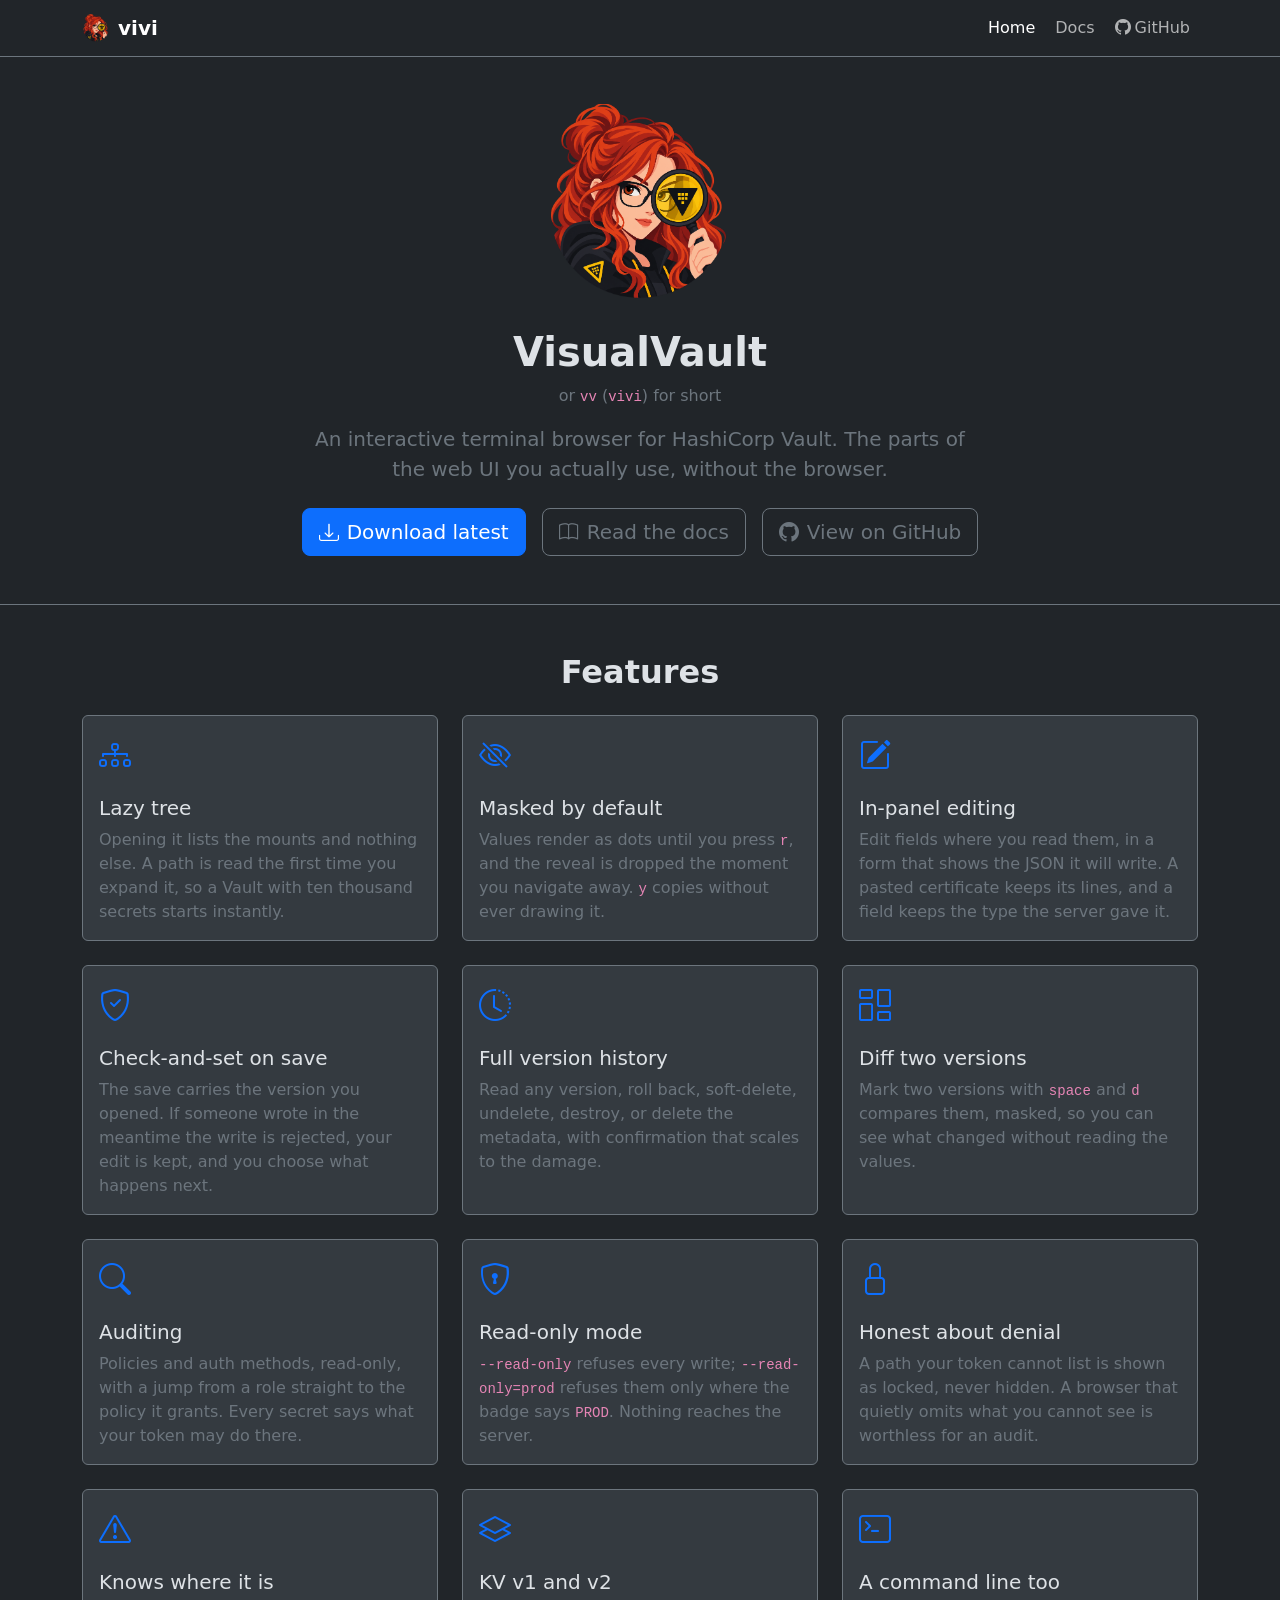
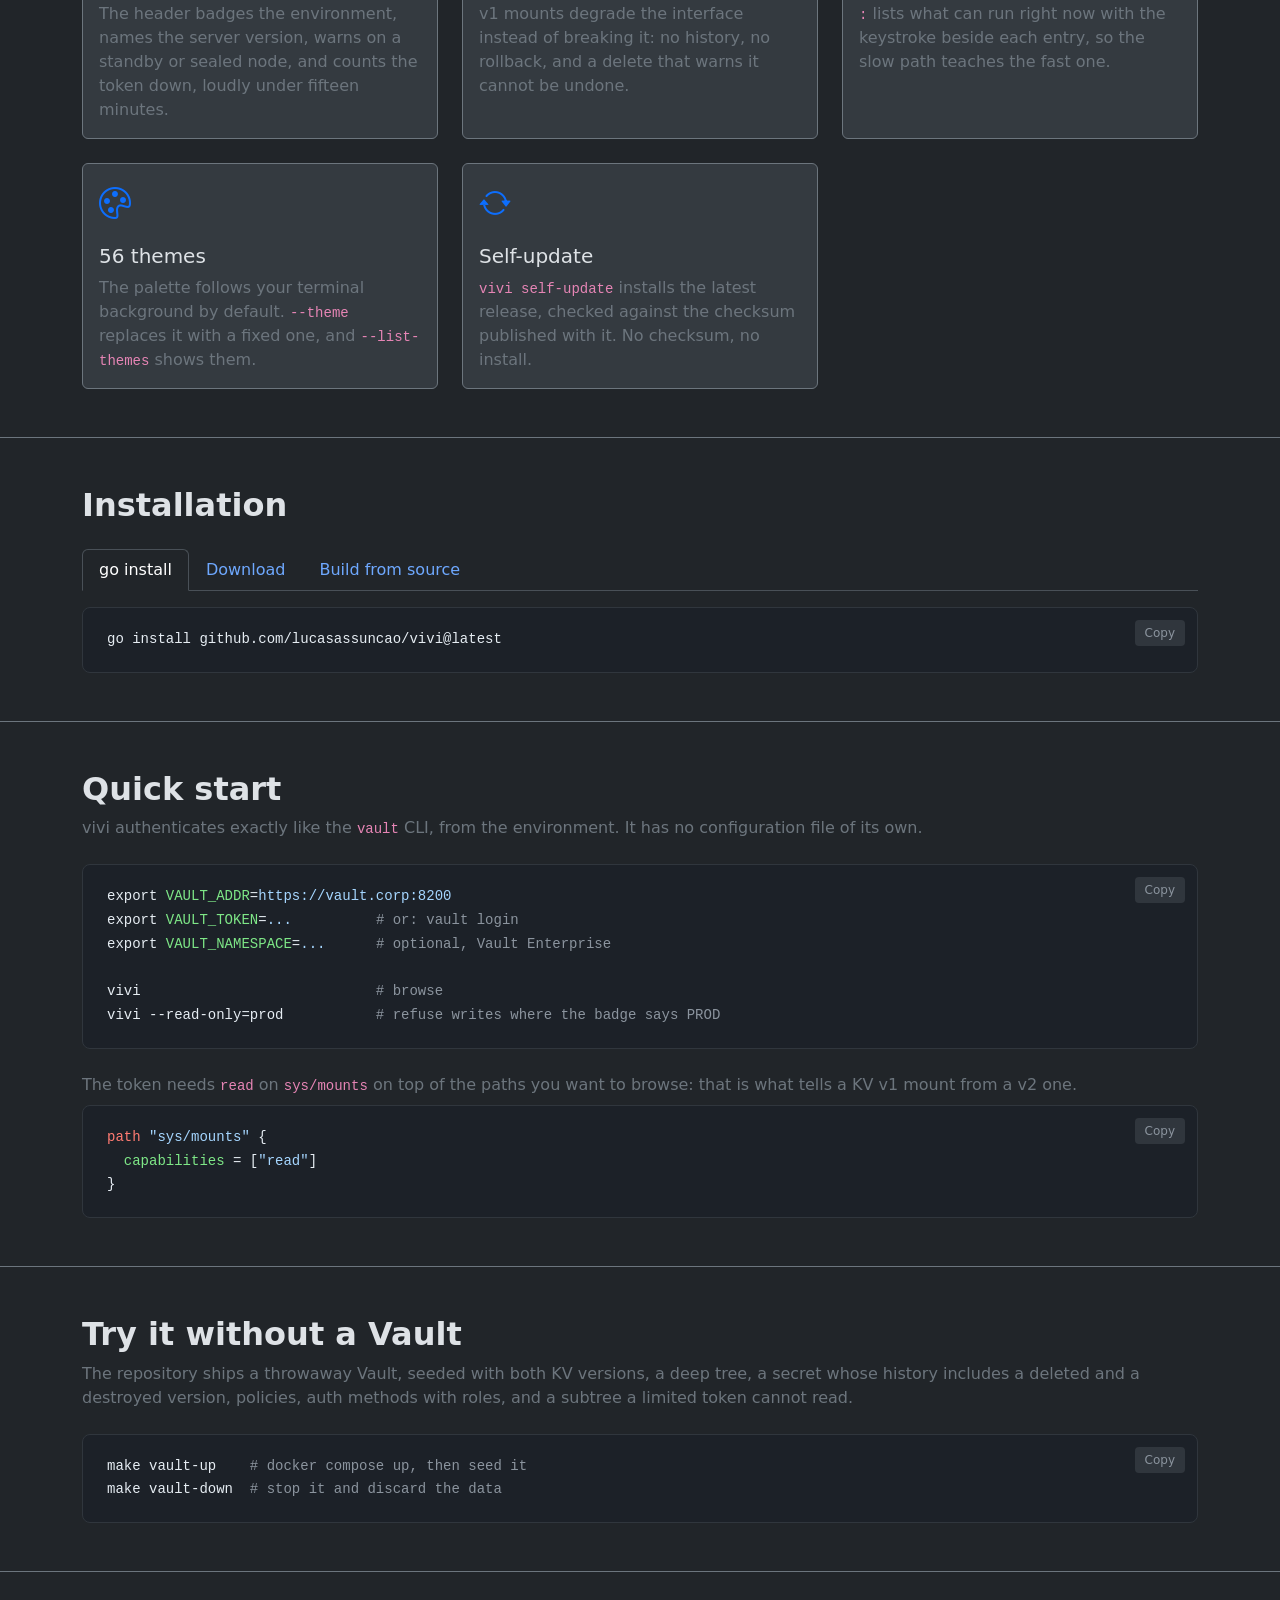
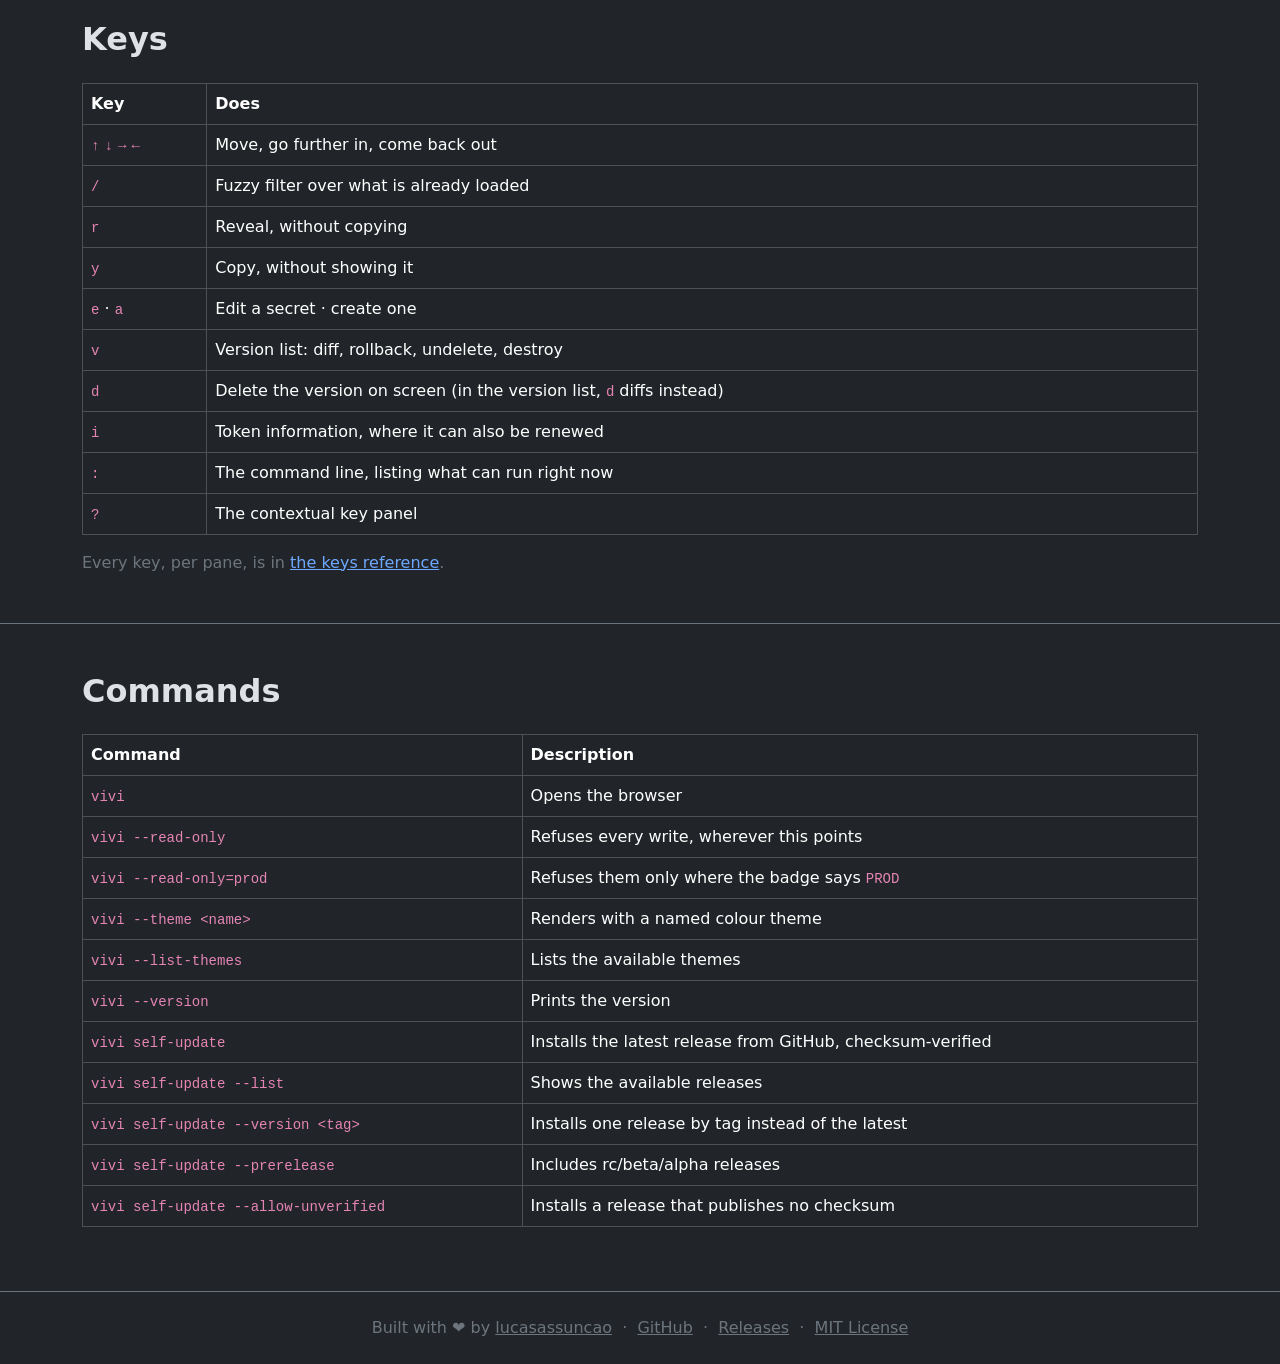
==== docs/pages/index.html @ a0447f1a "feat: add vivi, a terminal browser for HashiCorp Vault A TUI over a running Vault server, in four ta" ====
<!DOCTYPE html>
<html lang="en" data-bs-theme="dark">
<head>
  <meta charset="UTF-8" />
  <meta name="viewport" content="width=device-width, initial-scale=1" />
  <meta name="description" content="vivi, an interactive terminal browser for HashiCorp Vault: the parts of the web UI you actually use, without the browser." />
  <title>vivi</title>
  <link rel="stylesheet" href="https://cdn.jsdelivr.net/npm/bootstrap@5.3.3/dist/css/bootstrap.min.css" />
  <link rel="stylesheet" href="https://cdn.jsdelivr.net/npm/bootstrap-icons@1.11.3/font/bootstrap-icons.min.css" />
  <link rel="stylesheet" href="style.css" />
</head>
<body>

<!-- ── Navbar ── -->
<nav class="navbar navbar-expand-lg fixed-top bg-dark border-bottom border-secondary">
  <div class="container">
    <a class="navbar-brand d-flex align-items-center gap-2 fw-bold" href="#">
      <img src="image.png" height="28" alt="vivi logo" />
      vivi
    </a>
    <button class="navbar-toggler" type="button" data-bs-toggle="collapse" data-bs-target="#navbarContent"
      aria-controls="navbarContent" aria-expanded="false" aria-label="Toggle navigation">
      <span class="navbar-toggler-icon"></span>
    </button>
    <div class="collapse navbar-collapse" id="navbarContent">
      <ul class="navbar-nav ms-auto gap-1">
        <li class="nav-item"><a class="nav-link active" href="#">Home</a></li>
        <li class="nav-item"><a class="nav-link" href="docs/">Docs</a></li>
        <li class="nav-item">
          <a class="nav-link" href="https://github.com/lucasassuncao/vivi" target="_blank" rel="noopener">
            <i class="bi bi-github me-1"></i>GitHub
          </a>
        </li>
      </ul>
    </div>
  </div>
</nav>

<!-- ── Hero ── -->
<section class="py-5 text-center border-bottom border-secondary hero-section">
  <div class="container">
    <img src="image.png" alt="vivi logo" width="200" height="200" class="mb-4" />
    <h1 class="fw-bold mb-2">VisualVault</h1>
    <p class="text-secondary mb-3">or <code>vv</code> (<code>vivi</code>) for short</p>
    <p class="lead text-secondary col-lg-7 mx-auto mb-4">
      An interactive terminal browser for HashiCorp Vault. The parts of the web UI you actually use,
      without the browser.
    </p>
    <div class="d-flex justify-content-center gap-3 flex-wrap">
      <a class="btn btn-primary btn-lg" href="https://github.com/lucasassuncao/vivi/releases">
        <i class="bi bi-download me-2"></i>Download latest
      </a>
      <a class="btn btn-outline-secondary btn-lg" href="docs/">
        <i class="bi bi-book me-2"></i>Read the docs
      </a>
      <a class="btn btn-outline-secondary btn-lg" href="https://github.com/lucasassuncao/vivi" target="_blank" rel="noopener">
        <i class="bi bi-github me-2"></i>View on GitHub
      </a>
    </div>
  </div>
</section>

<!-- ── Features ── -->
<section id="features" class="py-5 border-bottom border-secondary">
  <div class="container">
    <h2 class="text-center fw-bold mb-4">Features</h2>
    <div class="row row-cols-1 row-cols-md-2 row-cols-lg-3 g-4">

      <div class="col">
        <div class="card h-100 bg-body-secondary border-secondary">
          <div class="card-body">
            <i class="bi bi-diagram-3 fs-2 text-primary mb-3 d-block"></i>
            <h5 class="card-title">Lazy tree</h5>
            <p class="card-text text-secondary">Opening it lists the mounts and nothing else. A path is read the first time you expand it, so a Vault with ten thousand secrets starts instantly.</p>
          </div>
        </div>
      </div>

      <div class="col">
        <div class="card h-100 bg-body-secondary border-secondary">
          <div class="card-body">
            <i class="bi bi-eye-slash fs-2 text-primary mb-3 d-block"></i>
            <h5 class="card-title">Masked by default</h5>
            <p class="card-text text-secondary">Values render as dots until you press <code>r</code>, and the reveal is dropped the moment you navigate away. <code>y</code> copies without ever drawing it.</p>
          </div>
        </div>
      </div>

      <div class="col">
        <div class="card h-100 bg-body-secondary border-secondary">
          <div class="card-body">
            <i class="bi bi-pencil-square fs-2 text-primary mb-3 d-block"></i>
            <h5 class="card-title">In-panel editing</h5>
            <p class="card-text text-secondary">Edit fields where you read them, in a form that shows the JSON it will write. A pasted certificate keeps its lines, and a field keeps the type the server gave it.</p>
          </div>
        </div>
      </div>

      <div class="col">
        <div class="card h-100 bg-body-secondary border-secondary">
          <div class="card-body">
            <i class="bi bi-shield-check fs-2 text-primary mb-3 d-block"></i>
            <h5 class="card-title">Check-and-set on save</h5>
            <p class="card-text text-secondary">The save carries the version you opened. If someone wrote in the meantime the write is rejected, your edit is kept, and you choose what happens next.</p>
          </div>
        </div>
      </div>

      <div class="col">
        <div class="card h-100 bg-body-secondary border-secondary">
          <div class="card-body">
            <i class="bi bi-clock-history fs-2 text-primary mb-3 d-block"></i>
            <h5 class="card-title">Full version history</h5>
            <p class="card-text text-secondary">Read any version, roll back, soft-delete, undelete, destroy, or delete the metadata, with confirmation that scales to the damage.</p>
          </div>
        </div>
      </div>

      <div class="col">
        <div class="card h-100 bg-body-secondary border-secondary">
          <div class="card-body">
            <i class="bi bi-columns-gap fs-2 text-primary mb-3 d-block"></i>
            <h5 class="card-title">Diff two versions</h5>
            <p class="card-text text-secondary">Mark two versions with <code>space</code> and <code>d</code> compares them, masked, so you can see what changed without reading the values.</p>
          </div>
        </div>
      </div>

      <div class="col">
        <div class="card h-100 bg-body-secondary border-secondary">
          <div class="card-body">
            <i class="bi bi-search fs-2 text-primary mb-3 d-block"></i>
            <h5 class="card-title">Auditing</h5>
            <p class="card-text text-secondary">Policies and auth methods, read-only, with a jump from a role straight to the policy it grants. Every secret says what your token may do there.</p>
          </div>
        </div>
      </div>

      <div class="col">
        <div class="card h-100 bg-body-secondary border-secondary">
          <div class="card-body">
            <i class="bi bi-shield-lock fs-2 text-primary mb-3 d-block"></i>
            <h5 class="card-title">Read-only mode</h5>
            <p class="card-text text-secondary"><code>--read-only</code> refuses every write; <code>--read-only=prod</code> refuses them only where the badge says <code>PROD</code>. Nothing reaches the server.</p>
          </div>
        </div>
      </div>

      <div class="col">
        <div class="card h-100 bg-body-secondary border-secondary">
          <div class="card-body">
            <i class="bi bi-lock fs-2 text-primary mb-3 d-block"></i>
            <h5 class="card-title">Honest about denial</h5>
            <p class="card-text text-secondary">A path your token cannot list is shown as locked, never hidden. A browser that quietly omits what you cannot see is worthless for an audit.</p>
          </div>
        </div>
      </div>

      <div class="col">
        <div class="card h-100 bg-body-secondary border-secondary">
          <div class="card-body">
            <i class="bi bi-exclamation-triangle fs-2 text-primary mb-3 d-block"></i>
            <h5 class="card-title">Knows where it is</h5>
            <p class="card-text text-secondary">The header badges the environment, names the server version, warns on a standby or sealed node, and counts the token down, loudly under fifteen minutes.</p>
          </div>
        </div>
      </div>

      <div class="col">
        <div class="card h-100 bg-body-secondary border-secondary">
          <div class="card-body">
            <i class="bi bi-layers fs-2 text-primary mb-3 d-block"></i>
            <h5 class="card-title">KV v1 and v2</h5>
            <p class="card-text text-secondary">v1 mounts degrade the interface instead of breaking it: no history, no rollback, and a delete that warns it cannot be undone.</p>
          </div>
        </div>
      </div>

      <div class="col">
        <div class="card h-100 bg-body-secondary border-secondary">
          <div class="card-body">
            <i class="bi bi-terminal fs-2 text-primary mb-3 d-block"></i>
            <h5 class="card-title">A command line too</h5>
            <p class="card-text text-secondary"><code>:</code> lists what can run right now with the keystroke beside each entry, so the slow path teaches the fast one.</p>
          </div>
        </div>
      </div>

      <div class="col">
        <div class="card h-100 bg-body-secondary border-secondary">
          <div class="card-body">
            <i class="bi bi-palette fs-2 text-primary mb-3 d-block"></i>
            <h5 class="card-title">56 themes</h5>
            <p class="card-text text-secondary">The palette follows your terminal background by default. <code>--theme</code> replaces it with a fixed one, and <code>--list-themes</code> shows them.</p>
          </div>
        </div>
      </div>

      <div class="col">
        <div class="card h-100 bg-body-secondary border-secondary">
          <div class="card-body">
            <i class="bi bi-arrow-repeat fs-2 text-primary mb-3 d-block"></i>
            <h5 class="card-title">Self-update</h5>
            <p class="card-text text-secondary"><code>vivi self-update</code> installs the latest release, checked against the checksum published with it. No checksum, no install.</p>
          </div>
        </div>
      </div>

    </div>
  </div>
</section>

<!-- ── Installation ── -->
<section id="install" class="py-5 border-bottom border-secondary">
  <div class="container">
    <h2 class="fw-bold mb-4">Installation</h2>

    <ul class="nav nav-tabs mb-3" role="tablist">
      <li class="nav-item" role="presentation">
        <button class="nav-link active" data-bs-toggle="tab" data-bs-target="#tab-install" type="button" role="tab">
          go install
        </button>
      </li>
      <li class="nav-item" role="presentation">
        <button class="nav-link" data-bs-toggle="tab" data-bs-target="#tab-download" type="button" role="tab">
          Download
        </button>
      </li>
      <li class="nav-item" role="presentation">
        <button class="nav-link" data-bs-toggle="tab" data-bs-target="#tab-build" type="button" role="tab">
          Build from source
        </button>
      </li>
    </ul>

    <div class="tab-content">
      <div class="tab-pane fade show active" id="tab-install" role="tabpanel">
        <div class="code-block position-relative">
          <button class="copy-btn" onclick="copyCode(this)">Copy</button>
          <pre>go install github.com/lucasassuncao/vivi@latest</pre>
        </div>
      </div>
      <div class="tab-pane fade" id="tab-download" role="tabpanel">
        <div class="code-block position-relative">
          <button class="copy-btn" onclick="copyCode(this)">Copy</button>
          <pre><span class="cmt"># 1. Download the binary for your platform from the releases page</span>
<span class="cmt">#    https://github.com/lucasassuncao/vivi/releases</span>

<span class="cmt"># 2. Put it on your PATH, then keep it current with:</span>
vivi self-update</pre>
        </div>
      </div>
      <div class="tab-pane fade" id="tab-build" role="tabpanel">
        <div class="code-block position-relative">
          <button class="copy-btn" onclick="copyCode(this)">Copy</button>
          <pre>git clone https://github.com/lucasassuncao/vivi.git
cd vivi
make build   <span class="cmt"># goreleaser, current platform</span>
make install <span class="cmt"># go install</span></pre>
        </div>
      </div>
    </div>
  </div>
</section>

<!-- ── Quick start ── -->
<section id="quickstart" class="py-5 border-bottom border-secondary">
  <div class="container">
    <h2 class="fw-bold mb-2">Quick start</h2>
    <p class="text-secondary mb-4">vivi authenticates exactly like the <code>vault</code> CLI, from the environment. It has no configuration file of its own.</p>
    <div class="code-block position-relative">
      <button class="copy-btn" onclick="copyCode(this)">Copy</button>
      <pre>export <span class="key">VAULT_ADDR</span>=<span class="str">https://vault.corp:8200</span>
export <span class="key">VAULT_TOKEN</span>=<span class="str">...</span>          <span class="cmt"># or: vault login</span>
export <span class="key">VAULT_NAMESPACE</span>=<span class="str">...</span>      <span class="cmt"># optional, Vault Enterprise</span>

vivi                            <span class="cmt"># browse</span>
vivi --read-only=prod           <span class="cmt"># refuse writes where the badge says PROD</span></pre>
    </div>

    <p class="text-secondary mt-4 mb-2">The token needs <code>read</code> on <code>sys/mounts</code> on top of the paths you want to browse: that is what tells a KV v1 mount from a v2 one.</p>
    <div class="code-block position-relative">
      <button class="copy-btn" onclick="copyCode(this)">Copy</button>
      <pre><span class="kw">path</span> <span class="str">"sys/mounts"</span> {
  <span class="key">capabilities</span> = [<span class="str">"read"</span>]
}</pre>
    </div>
  </div>
</section>

<!-- ── Try it ── -->
<section id="sandbox" class="py-5 border-bottom border-secondary">
  <div class="container">
    <h2 class="fw-bold mb-2">Try it without a Vault</h2>
    <p class="text-secondary mb-4">The repository ships a throwaway Vault, seeded with both KV versions, a deep tree, a secret whose history includes a deleted and a destroyed version, policies, auth methods with roles, and a subtree a limited token cannot read.</p>
    <div class="code-block position-relative">
      <button class="copy-btn" onclick="copyCode(this)">Copy</button>
      <pre>make vault-up    <span class="cmt"># docker compose up, then seed it</span>
make vault-down  <span class="cmt"># stop it and discard the data</span></pre>
    </div>
  </div>
</section>

<!-- ── Keys ── -->
<section id="keys" class="py-5 border-bottom border-secondary">
  <div class="container">
    <h2 class="fw-bold mb-4">Keys</h2>
    <div class="table-responsive">
      <table class="table table-dark table-bordered table-hover align-middle">
        <thead>
          <tr>
            <th>Key</th>
            <th>Does</th>
          </tr>
        </thead>
        <tbody>
          <tr><td><code>↑</code> <code>↓</code> <code>→</code> <code>←</code></td><td>Move, go further in, come back out</td></tr>
          <tr><td><code>/</code></td><td>Fuzzy filter over what is already loaded</td></tr>
          <tr><td><code>r</code></td><td>Reveal, without copying</td></tr>
          <tr><td><code>y</code></td><td>Copy, without showing it</td></tr>
          <tr><td><code>e</code> · <code>a</code></td><td>Edit a secret · create one</td></tr>
          <tr><td><code>v</code></td><td>Version list: diff, rollback, undelete, destroy</td></tr>
          <tr><td><code>d</code></td><td>Delete the version on screen (in the version list, <code>d</code> diffs instead)</td></tr>
          <tr><td><code>i</code></td><td>Token information, where it can also be renewed</td></tr>
          <tr><td><code>:</code></td><td>The command line, listing what can run right now</td></tr>
          <tr><td><code>?</code></td><td>The contextual key panel</td></tr>
        </tbody>
      </table>
    </div>
    <p class="text-secondary mb-0">Every key, per pane, is in <a href="docs/#/KEYS.md">the keys reference</a>.</p>
  </div>
</section>

<!-- ── Commands ── -->
<section id="commands" class="py-5">
  <div class="container">
    <h2 class="fw-bold mb-4">Commands</h2>
    <div class="table-responsive">
      <table class="table table-dark table-bordered table-hover align-middle">
        <thead>
          <tr>
            <th>Command</th>
            <th>Description</th>
          </tr>
        </thead>
        <tbody>
          <tr><td><code>vivi</code></td><td>Opens the browser</td></tr>
          <tr><td><code>vivi --read-only</code></td><td>Refuses every write, wherever this points</td></tr>
          <tr><td><code>vivi --read-only=prod</code></td><td>Refuses them only where the badge says <code>PROD</code></td></tr>
          <tr><td><code>vivi --theme &lt;name&gt;</code></td><td>Renders with a named colour theme</td></tr>
          <tr><td><code>vivi --list-themes</code></td><td>Lists the available themes</td></tr>
          <tr><td><code>vivi --version</code></td><td>Prints the version</td></tr>
          <tr><td><code>vivi self-update</code></td><td>Installs the latest release from GitHub, checksum-verified</td></tr>
          <tr><td><code>vivi self-update --list</code></td><td>Shows the available releases</td></tr>
          <tr><td><code>vivi self-update --version &lt;tag&gt;</code></td><td>Installs one release by tag instead of the latest</td></tr>
          <tr><td><code>vivi self-update --prerelease</code></td><td>Includes rc/beta/alpha releases</td></tr>
          <tr><td><code>vivi self-update --allow-unverified</code></td><td>Installs a release that publishes no checksum</td></tr>
        </tbody>
      </table>
    </div>
  </div>
</section>

<!-- ── Footer ── -->
<footer class="py-4 text-center text-secondary border-top border-secondary">
  <div class="container">
    <p class="mb-0">
      Built with ❤️ by <a href="https://github.com/lucasassuncao" class="text-secondary" target="_blank" rel="noopener">lucasassuncao</a>
      &nbsp;·&nbsp;
      <a href="https://github.com/lucasassuncao/vivi" class="text-secondary" target="_blank" rel="noopener">GitHub</a>
      &nbsp;·&nbsp;
      <a href="https://github.com/lucasassuncao/vivi/releases" class="text-secondary" target="_blank" rel="noopener">Releases</a>
      &nbsp;·&nbsp;
      <a href="https://github.com/lucasassuncao/vivi/blob/main/LICENSE" class="text-secondary" target="_blank" rel="noopener">MIT License</a>
    </p>
  </div>
</footer>

<script src="https://cdn.jsdelivr.net/npm/bootstrap@5.3.3/dist/js/bootstrap.bundle.min.js"></script>
<script>
  function copyCode(btn) {
    const pre = btn.closest('.code-block').querySelector('pre');
    navigator.clipboard.writeText(pre.innerText).then(() => {
      btn.textContent = 'Copied!';
      setTimeout(() => btn.textContent = 'Copy', 2000);
    });
  }
</script>

</body>
</html>
---- docs/pages/style.css ----
/* ── Code blocks ── */
.code-block {
  background: #1c2128;
  border: 1px solid #30363d;
  border-radius: 8px;
  padding: 20px 24px;
  overflow-x: auto;
}

.code-block pre {
  font-family: "SFMono-Regular", Consolas, "Liberation Mono", Menlo, monospace;
  font-size: 0.875rem;
  line-height: 1.7;
  color: #e6edf3;
  margin: 0;
}

.copy-btn {
  position: absolute;
  top: 12px;
  right: 12px;
  background: #30363d;
  border: none;
  border-radius: 4px;
  color: #8b949e;
  cursor: pointer;
  font-size: 0.75rem;
  padding: 4px 10px;
  transition: background 0.15s, color 0.15s;
  z-index: 1;
}

.copy-btn:hover {
  background: #1f6feb;
  color: #fff;
}

/* YAML syntax highlight */
.kw  { color: #ff7b72; }
.str { color: #a5d6ff; }
.cmt { color: #8b949e; }
.key { color: #7ee787; }
.val { color: #79c0ff; }

/* Hero top padding for fixed navbar */
.hero-section {
  margin-top: 56px;
}
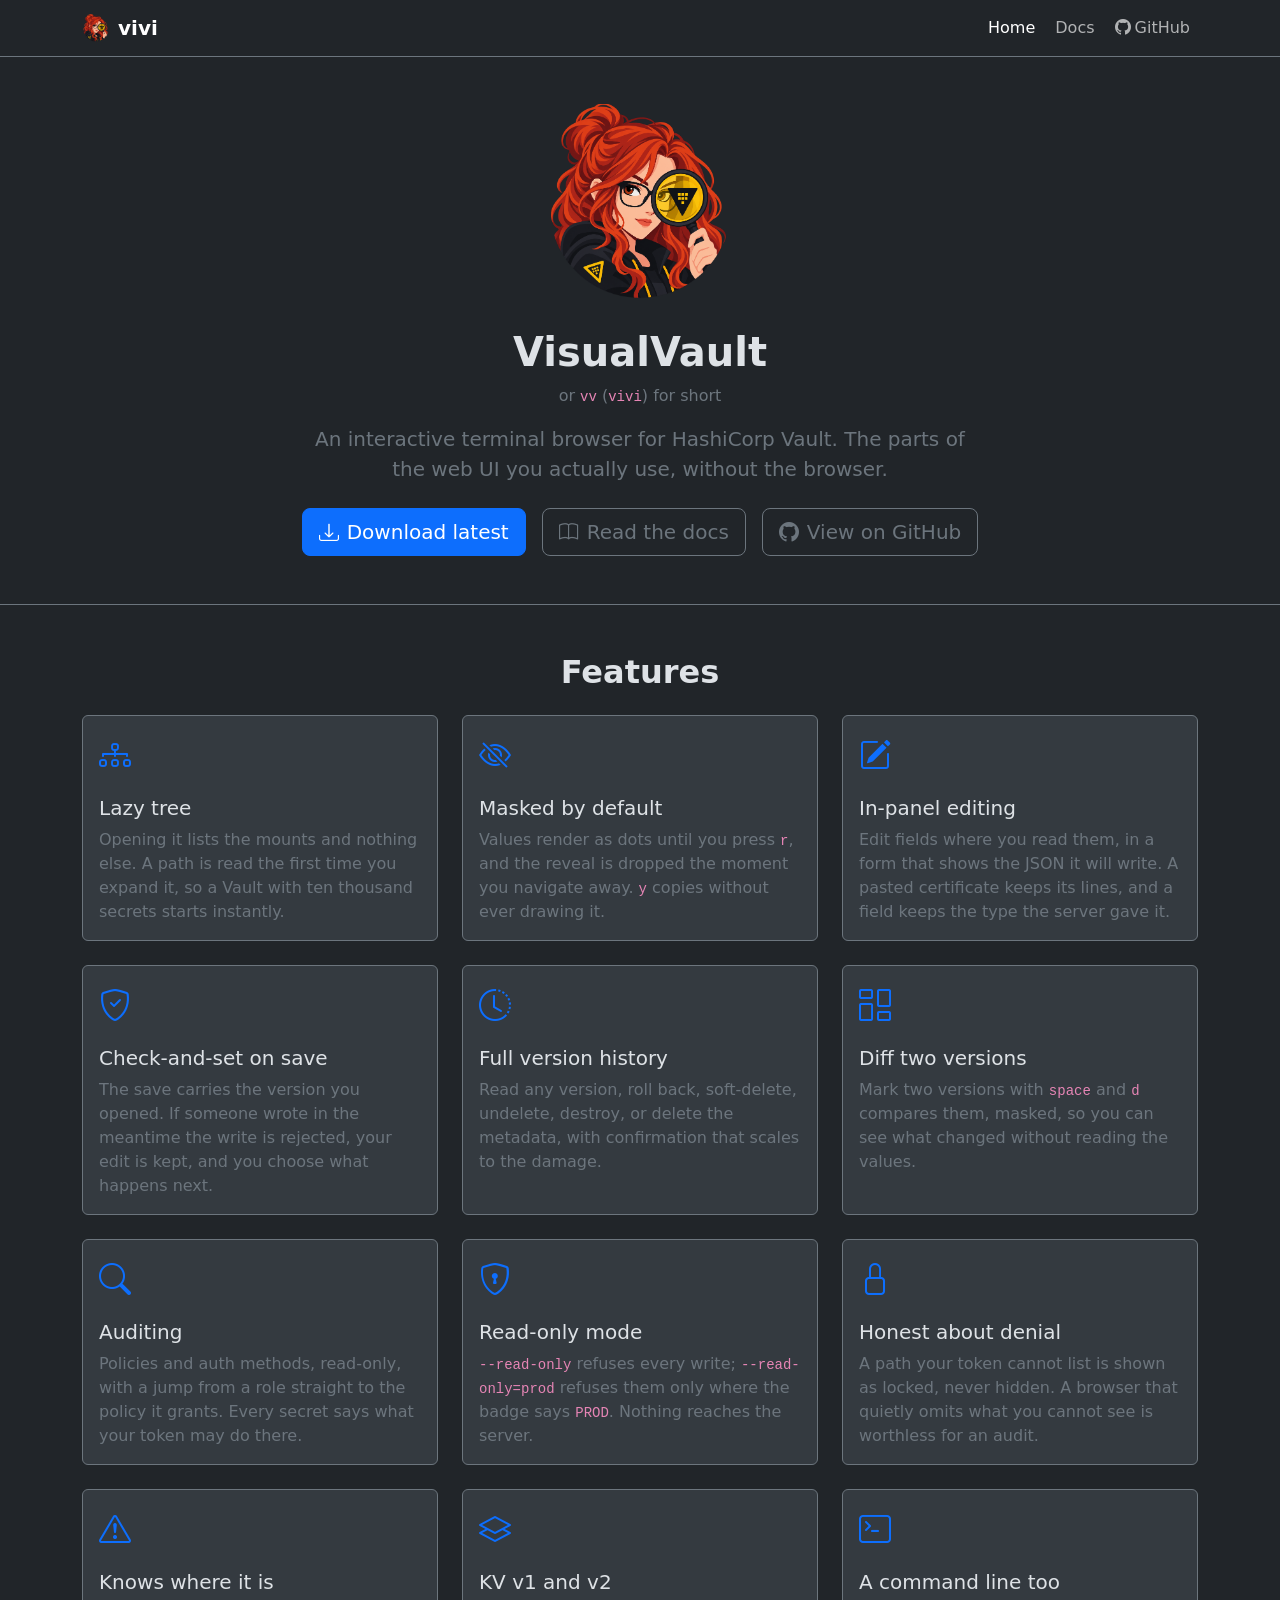
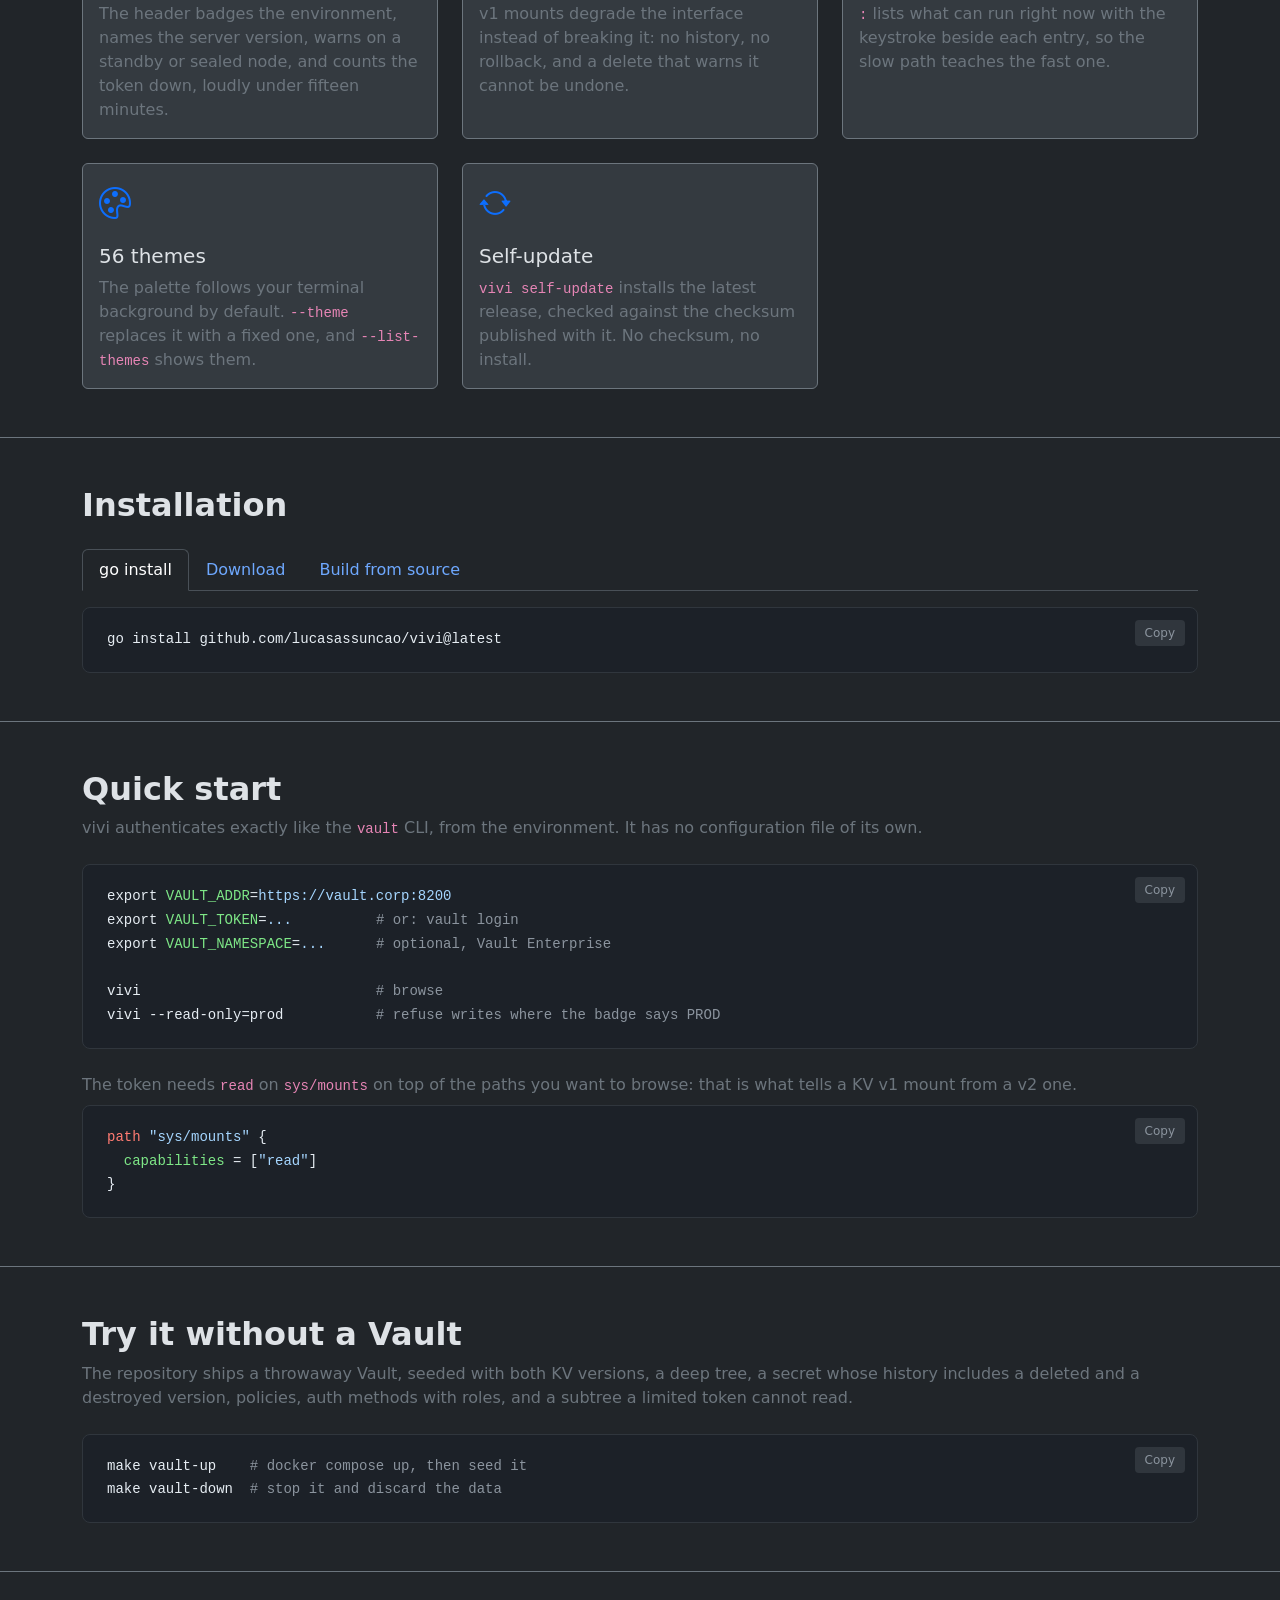
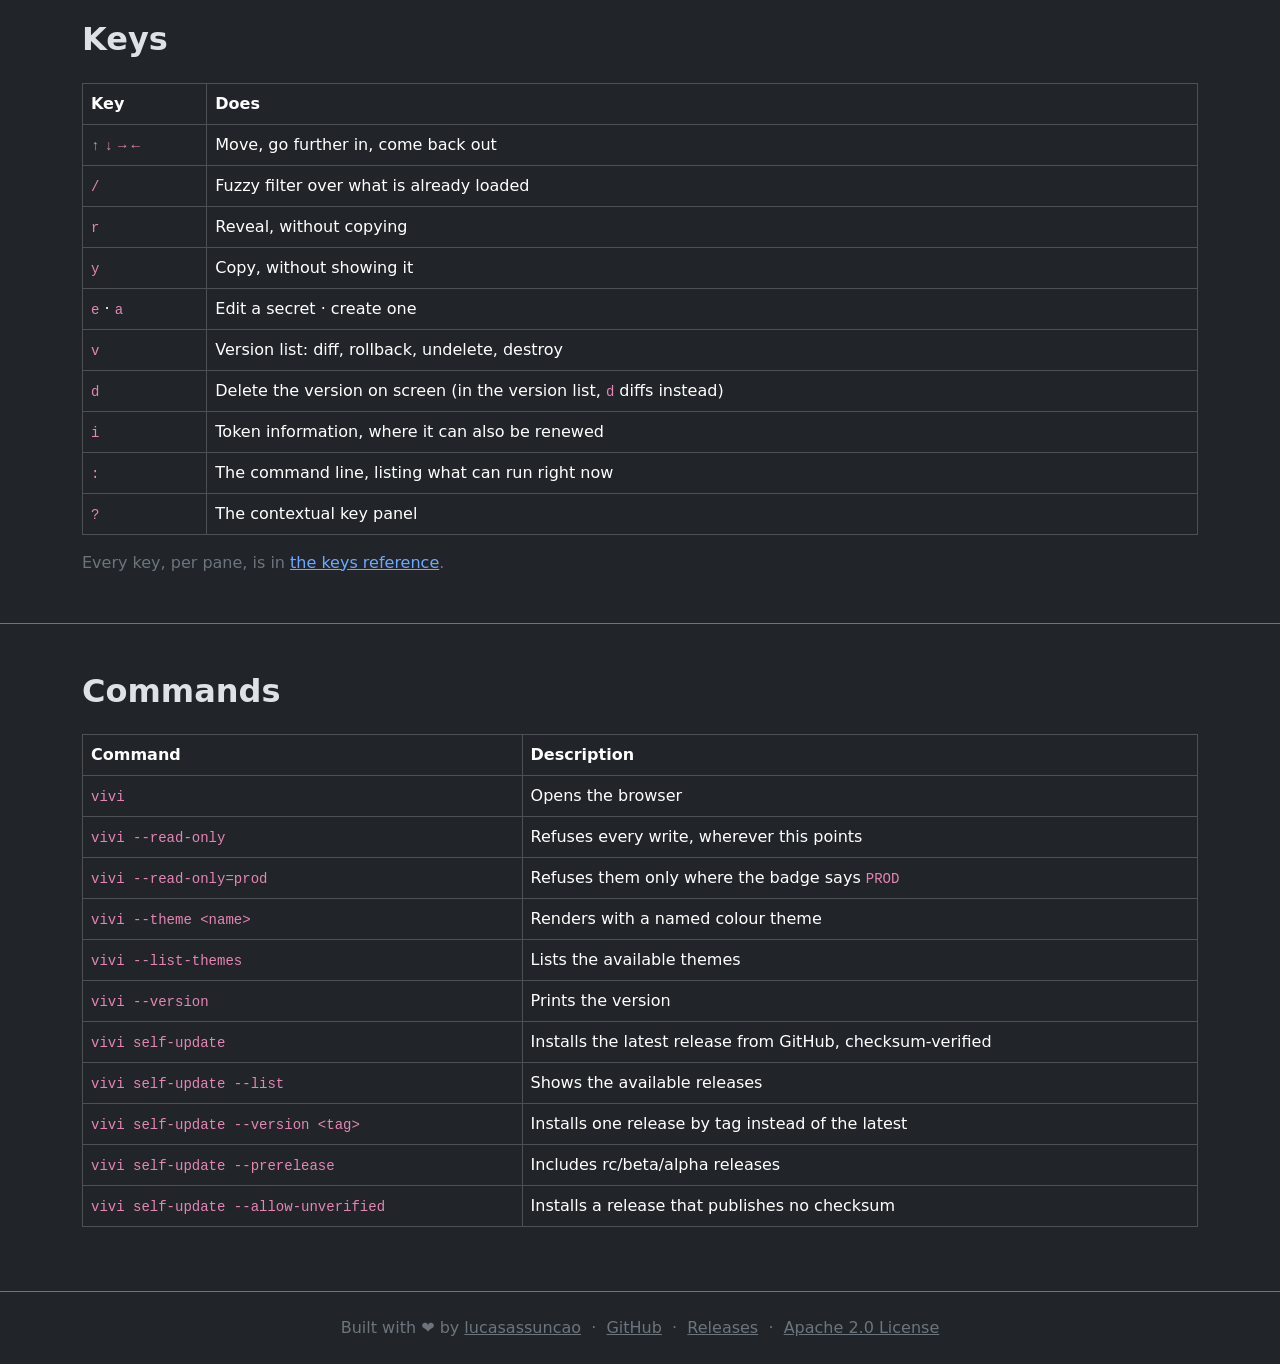
==== commit 495a5195: "docs: name the Apache 2.0 license in the README and site" ====
--- a/docs/pages/index.html
+++ b/docs/pages/index.html
@@ -371,7 +371,7 @@
       &nbsp;·&nbsp;
       <a href="https://github.com/lucasassuncao/vivi/releases" class="text-secondary" target="_blank" rel="noopener">Releases</a>
       &nbsp;·&nbsp;
-      <a href="https://github.com/lucasassuncao/vivi/blob/main/LICENSE" class="text-secondary" target="_blank" rel="noopener">MIT License</a>
+      <a href="https://github.com/lucasassuncao/vivi/blob/main/LICENSE" class="text-secondary" target="_blank" rel="noopener">Apache 2.0 License</a>
     </p>
   </div>
 </footer>
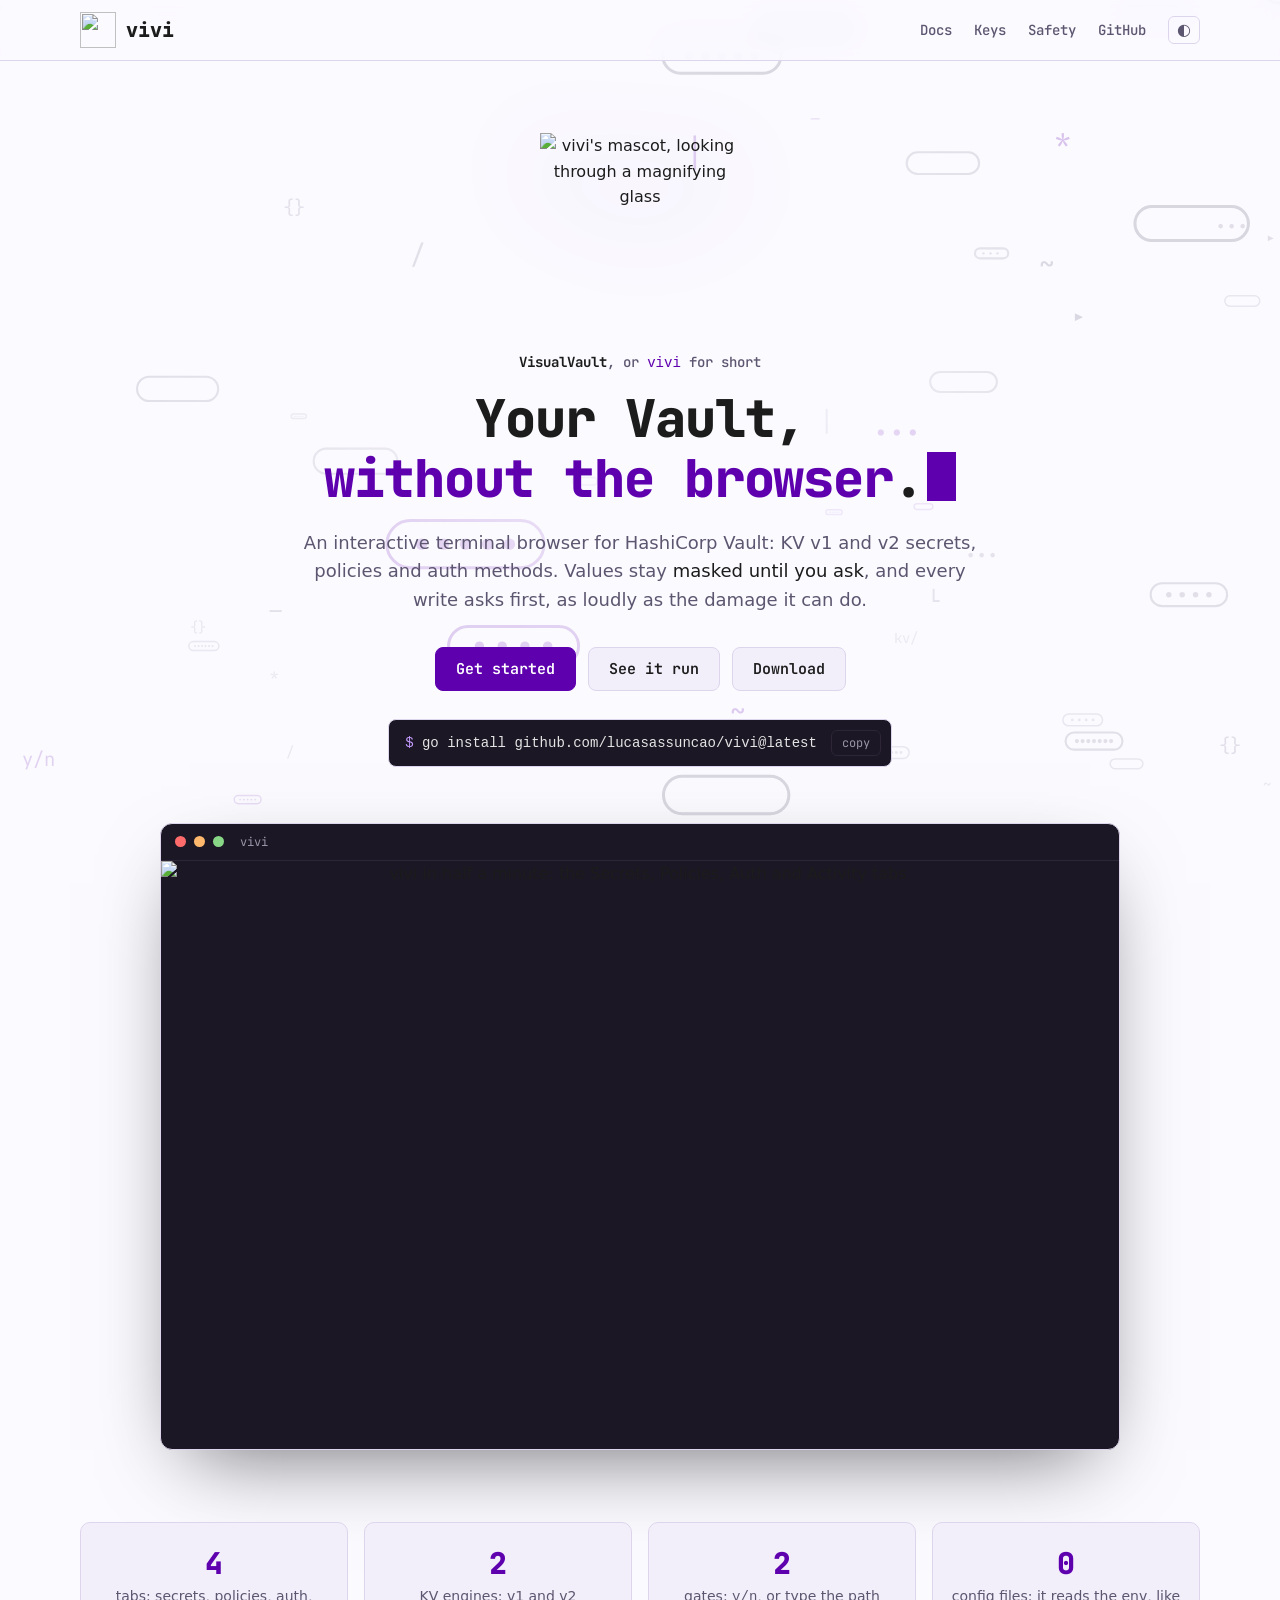
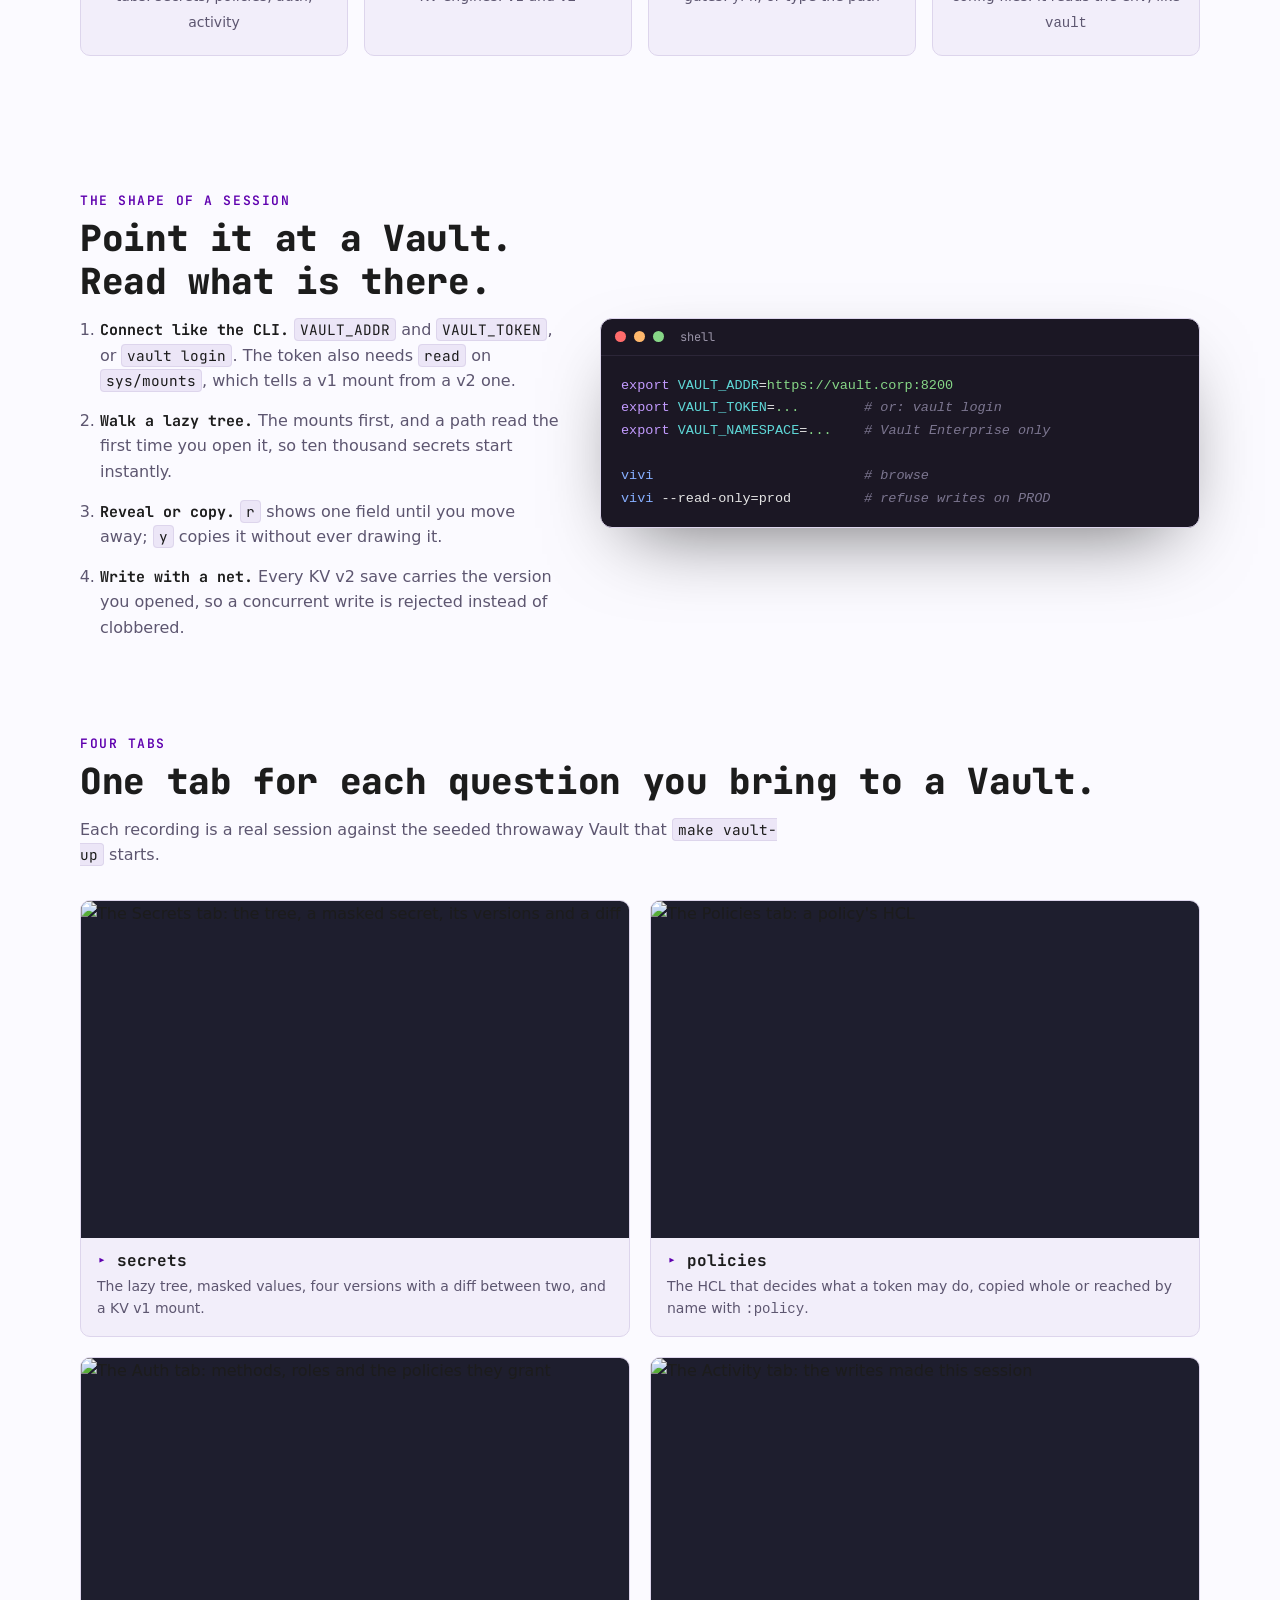
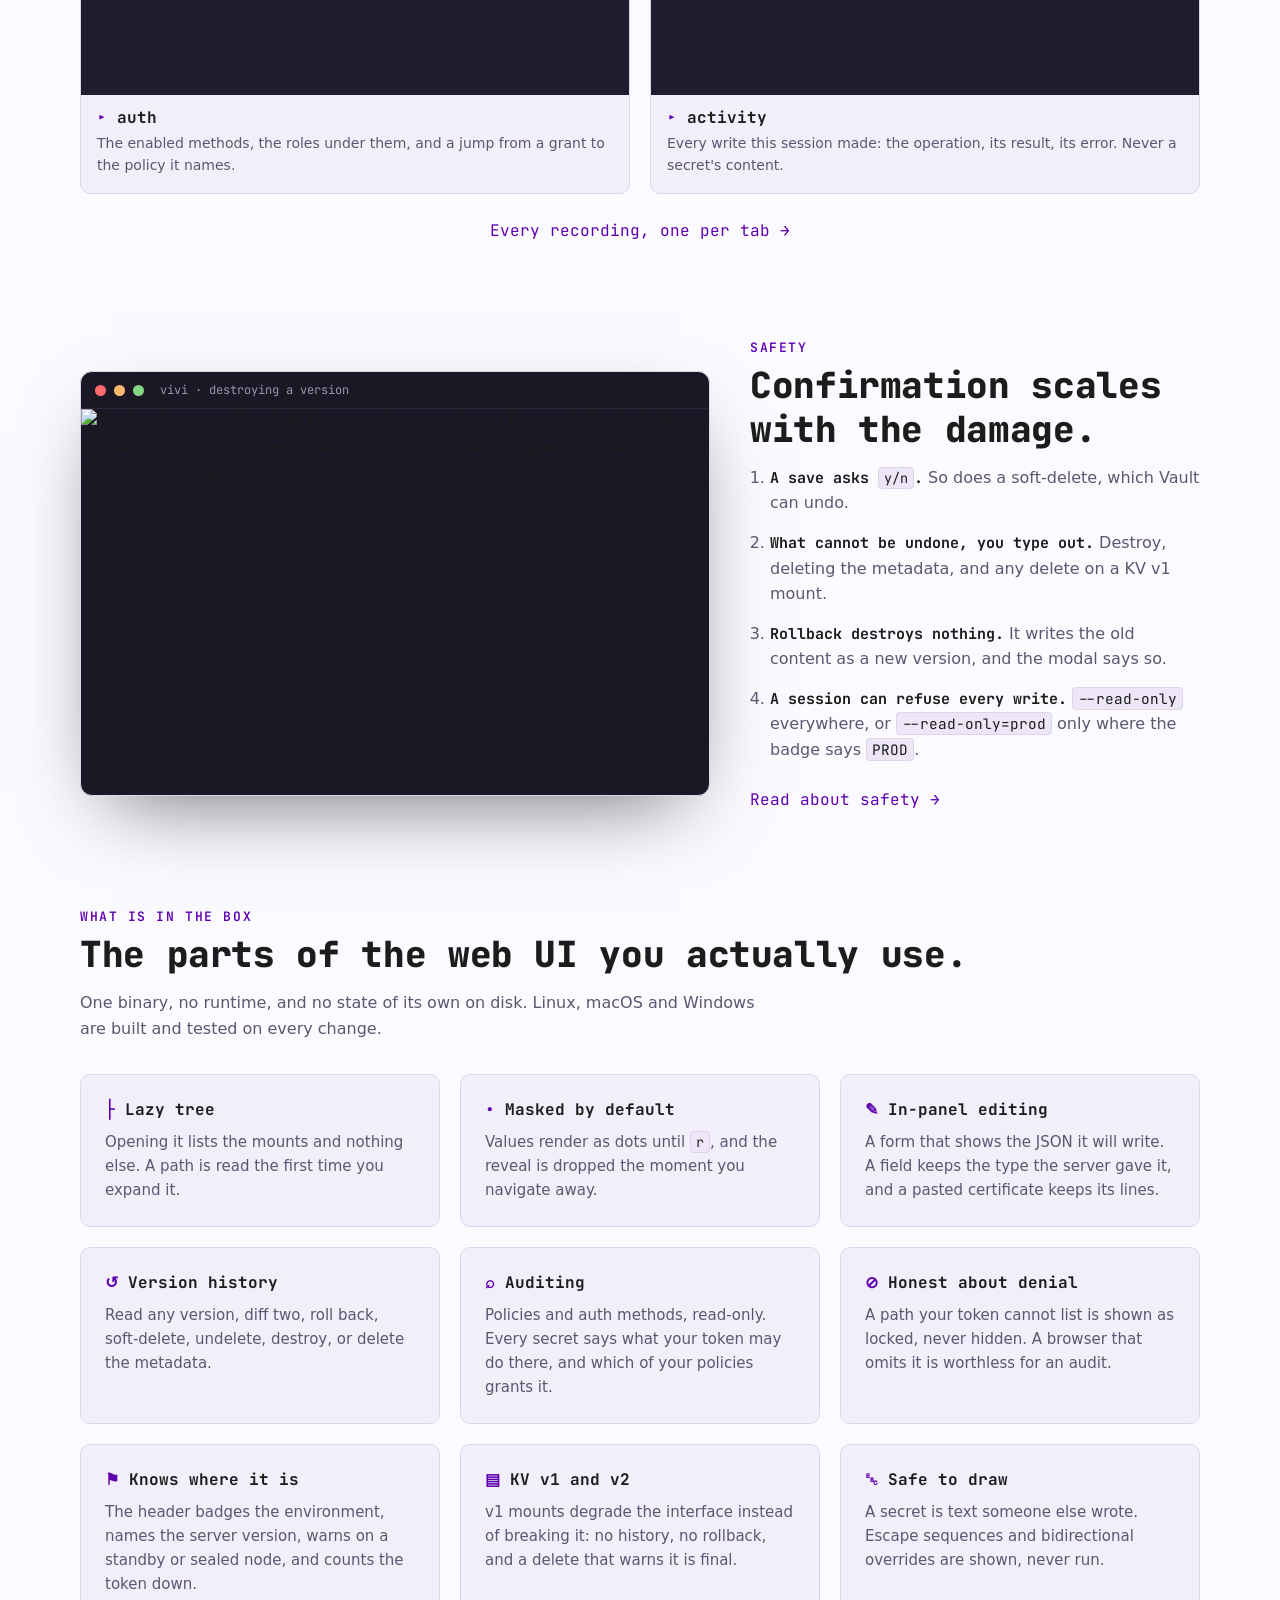
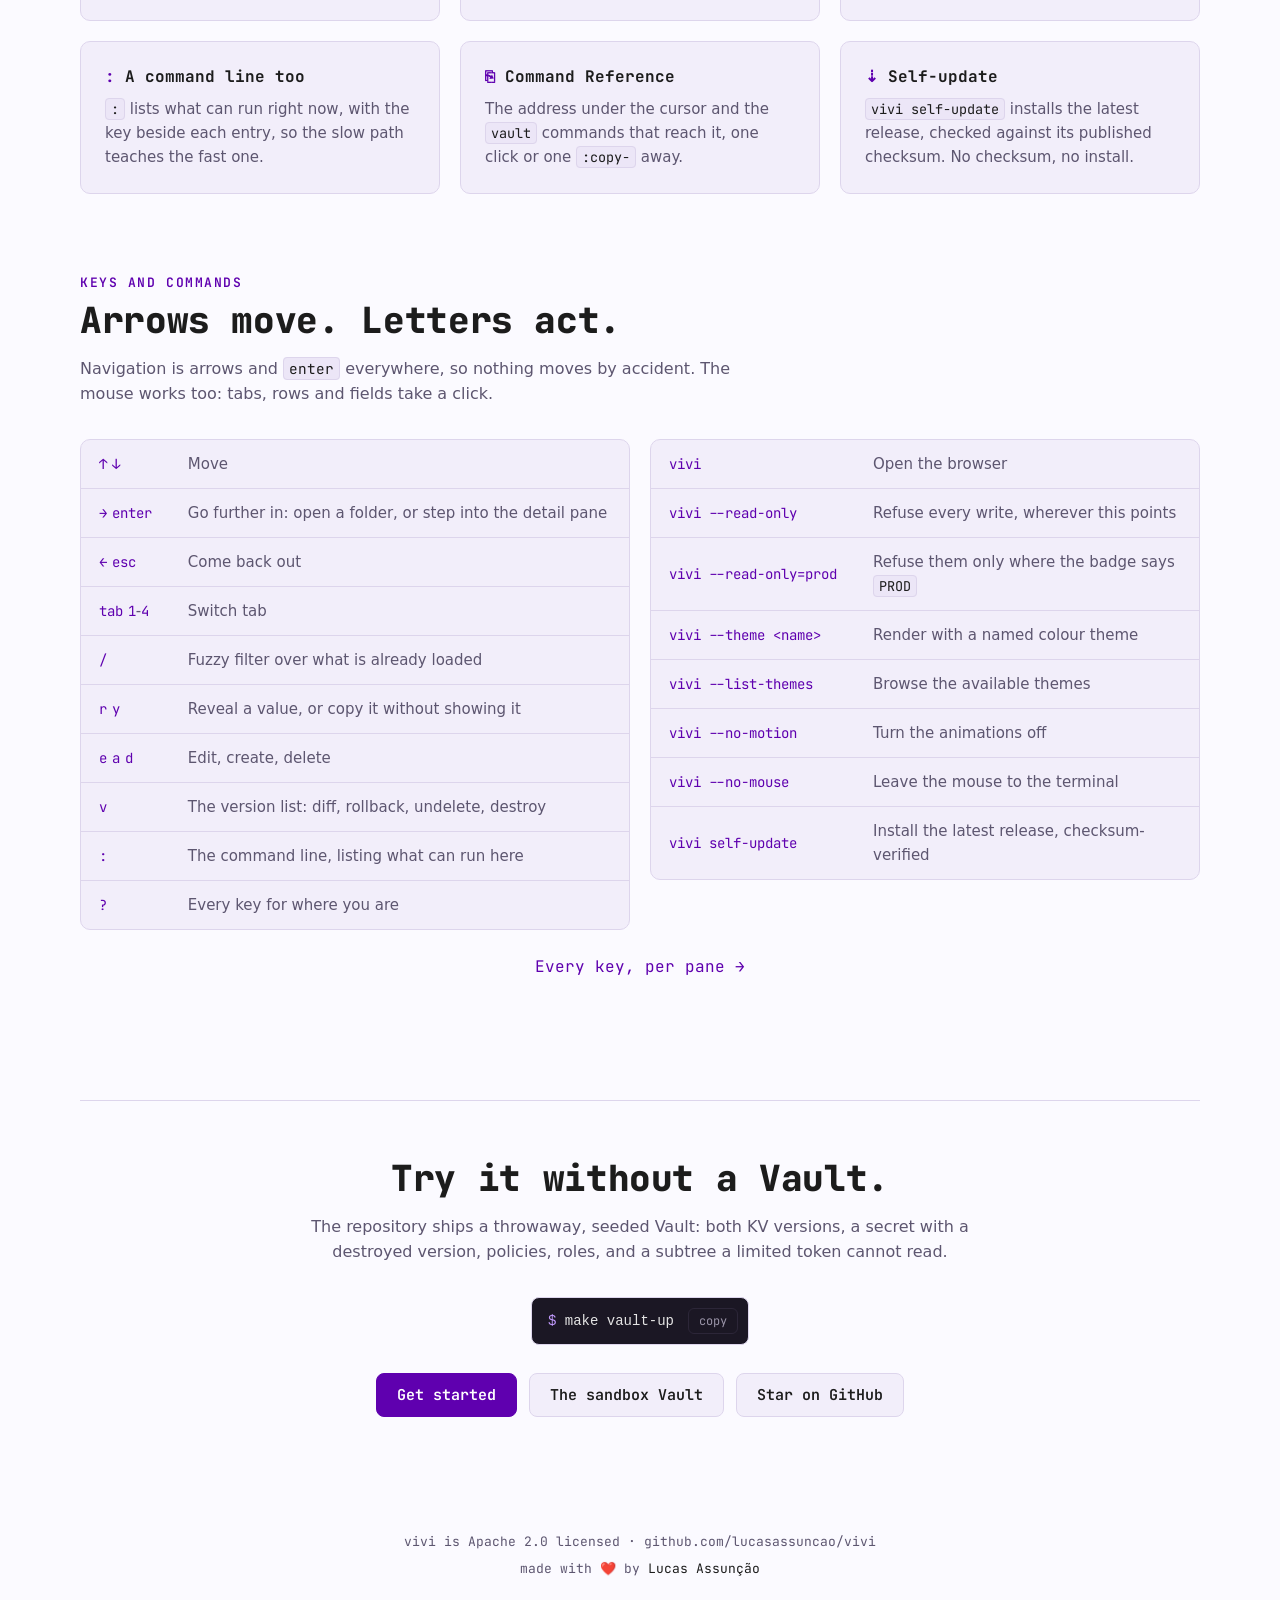
==== commit 52ebcd6b: "docs: rebuild the site in bezel's style, staged by make stage-docs The landing page and the docs sha" ====
--- a/docs/pages/index.html
+++ b/docs/pages/index.html
@@ -1,391 +1,274 @@
-<!DOCTYPE html>
-<html lang="en" data-bs-theme="dark">
+<!doctype html>
+<html lang="en">
 <head>
-  <meta charset="UTF-8" />
-  <meta name="viewport" content="width=device-width, initial-scale=1" />
-  <meta name="description" content="vivi, an interactive terminal browser for HashiCorp Vault: the parts of the web UI you actually use, without the browser." />
-  <title>vivi</title>
-  <link rel="stylesheet" href="https://cdn.jsdelivr.net/npm/bootstrap@5.3.3/dist/css/bootstrap.min.css" />
-  <link rel="stylesheet" href="https://cdn.jsdelivr.net/npm/bootstrap-icons@1.11.3/font/bootstrap-icons.min.css" />
-  <link rel="stylesheet" href="style.css" />
+  <meta charset="utf-8">
+  <meta name="viewport" content="width=device-width, initial-scale=1">
+  <title>vivi · Your Vault, without the browser</title>
+  <meta name="description" content="vivi is an interactive terminal browser for HashiCorp Vault: KV v1 and v2 secrets, policies and auth methods, masked until you ask, with confirmation that scales with the damage.">
+  <meta property="og:title" content="vivi · Your Vault, without the browser">
+  <meta property="og:description" content="An interactive terminal browser for HashiCorp Vault: the parts of the web UI you actually use, without the browser.">
+  <meta property="og:image" content="https://lucasassuncao.github.io/vivi/icons/vivi_icon_512.png">
+  <meta property="og:url" content="https://lucasassuncao.github.io/vivi/">
+  <link rel="icon" href="icons/vivi_icon_128.png">
+  <link rel="preconnect" href="https://fonts.googleapis.com">
+  <link rel="preconnect" href="https://fonts.gstatic.com" crossorigin>
+  <link rel="stylesheet" href="https://fonts.googleapis.com/css2?family=JetBrains+Mono:wght@400;500;600;700;800&display=swap">
+  <link rel="stylesheet" href="site.css">
+  <script src="theme.js"></script>
 </head>
 <body>
-
-<!-- ── Navbar ── -->
-<nav class="navbar navbar-expand-lg fixed-top bg-dark border-bottom border-secondary">
-  <div class="container">
-    <a class="navbar-brand d-flex align-items-center gap-2 fw-bold" href="#">
-      <img src="image.png" height="28" alt="vivi logo" />
+<canvas id="backdrop" aria-hidden="true"></canvas>
+
+<nav class="nav">
+  <div class="wrap">
+    <a class="brand" href="./" aria-label="vivi home">
+      <img src="icons/vivi_icon_128.png" alt="">
       vivi
     </a>
-    <button class="navbar-toggler" type="button" data-bs-toggle="collapse" data-bs-target="#navbarContent"
-      aria-controls="navbarContent" aria-expanded="false" aria-label="Toggle navigation">
-      <span class="navbar-toggler-icon"></span>
-    </button>
-    <div class="collapse navbar-collapse" id="navbarContent">
-      <ul class="navbar-nav ms-auto gap-1">
-        <li class="nav-item"><a class="nav-link active" href="#">Home</a></li>
-        <li class="nav-item"><a class="nav-link" href="docs/">Docs</a></li>
-        <li class="nav-item">
-          <a class="nav-link" href="https://github.com/lucasassuncao/vivi" target="_blank" rel="noopener">
-            <i class="bi bi-github me-1"></i>GitHub
-          </a>
-        </li>
-      </ul>
-    </div>
+    <ul>
+      <li><a href="docs/">Docs</a></li>
+      <li><a href="docs/#/KEYS">Keys</a></li>
+      <li class="wide"><a href="#safety">Safety</a></li>
+      <li><a href="https://github.com/lucasassuncao/vivi">GitHub</a></li>
+      <li><button class="theme-toggle" type="button" data-theme-toggle aria-label="Switch between light and dark" title="Switch between light and dark">◐</button></li>
+    </ul>
   </div>
 </nav>
 
-<!-- ── Hero ── -->
-<section class="py-5 text-center border-bottom border-secondary hero-section">
-  <div class="container">
-    <img src="image.png" alt="vivi logo" width="200" height="200" class="mb-4" />
-    <h1 class="fw-bold mb-2">VisualVault</h1>
-    <p class="text-secondary mb-3">or <code>vv</code> (<code>vivi</code>) for short</p>
-    <p class="lead text-secondary col-lg-7 mx-auto mb-4">
-      An interactive terminal browser for HashiCorp Vault. The parts of the web UI you actually use,
-      without the browser.
-    </p>
-    <div class="d-flex justify-content-center gap-3 flex-wrap">
-      <a class="btn btn-primary btn-lg" href="https://github.com/lucasassuncao/vivi/releases">
-        <i class="bi bi-download me-2"></i>Download latest
-      </a>
-      <a class="btn btn-outline-secondary btn-lg" href="docs/">
-        <i class="bi bi-book me-2"></i>Read the docs
-      </a>
-      <a class="btn btn-outline-secondary btn-lg" href="https://github.com/lucasassuncao/vivi" target="_blank" rel="noopener">
-        <i class="bi bi-github me-2"></i>View on GitHub
-      </a>
-    </div>
-  </div>
-</section>
-
-<!-- ── Features ── -->
-<section id="features" class="py-5 border-bottom border-secondary">
-  <div class="container">
-    <h2 class="text-center fw-bold mb-4">Features</h2>
-    <div class="row row-cols-1 row-cols-md-2 row-cols-lg-3 g-4">
-
-      <div class="col">
-        <div class="card h-100 bg-body-secondary border-secondary">
-          <div class="card-body">
-            <i class="bi bi-diagram-3 fs-2 text-primary mb-3 d-block"></i>
-            <h5 class="card-title">Lazy tree</h5>
-            <p class="card-text text-secondary">Opening it lists the mounts and nothing else. A path is read the first time you expand it, so a Vault with ten thousand secrets starts instantly.</p>
-          </div>
-        </div>
-      </div>
-
-      <div class="col">
-        <div class="card h-100 bg-body-secondary border-secondary">
-          <div class="card-body">
-            <i class="bi bi-eye-slash fs-2 text-primary mb-3 d-block"></i>
-            <h5 class="card-title">Masked by default</h5>
-            <p class="card-text text-secondary">Values render as dots until you press <code>r</code>, and the reveal is dropped the moment you navigate away. <code>y</code> copies without ever drawing it.</p>
-          </div>
-        </div>
-      </div>
-
-      <div class="col">
-        <div class="card h-100 bg-body-secondary border-secondary">
-          <div class="card-body">
-            <i class="bi bi-pencil-square fs-2 text-primary mb-3 d-block"></i>
-            <h5 class="card-title">In-panel editing</h5>
-            <p class="card-text text-secondary">Edit fields where you read them, in a form that shows the JSON it will write. A pasted certificate keeps its lines, and a field keeps the type the server gave it.</p>
-          </div>
-        </div>
-      </div>
-
-      <div class="col">
-        <div class="card h-100 bg-body-secondary border-secondary">
-          <div class="card-body">
-            <i class="bi bi-shield-check fs-2 text-primary mb-3 d-block"></i>
-            <h5 class="card-title">Check-and-set on save</h5>
-            <p class="card-text text-secondary">The save carries the version you opened. If someone wrote in the meantime the write is rejected, your edit is kept, and you choose what happens next.</p>
-          </div>
-        </div>
-      </div>
-
-      <div class="col">
-        <div class="card h-100 bg-body-secondary border-secondary">
-          <div class="card-body">
-            <i class="bi bi-clock-history fs-2 text-primary mb-3 d-block"></i>
-            <h5 class="card-title">Full version history</h5>
-            <p class="card-text text-secondary">Read any version, roll back, soft-delete, undelete, destroy, or delete the metadata, with confirmation that scales to the damage.</p>
-          </div>
-        </div>
-      </div>
-
-      <div class="col">
-        <div class="card h-100 bg-body-secondary border-secondary">
-          <div class="card-body">
-            <i class="bi bi-columns-gap fs-2 text-primary mb-3 d-block"></i>
-            <h5 class="card-title">Diff two versions</h5>
-            <p class="card-text text-secondary">Mark two versions with <code>space</code> and <code>d</code> compares them, masked, so you can see what changed without reading the values.</p>
-          </div>
-        </div>
-      </div>
-
-      <div class="col">
-        <div class="card h-100 bg-body-secondary border-secondary">
-          <div class="card-body">
-            <i class="bi bi-search fs-2 text-primary mb-3 d-block"></i>
-            <h5 class="card-title">Auditing</h5>
-            <p class="card-text text-secondary">Policies and auth methods, read-only, with a jump from a role straight to the policy it grants. Every secret says what your token may do there.</p>
-          </div>
-        </div>
-      </div>
-
-      <div class="col">
-        <div class="card h-100 bg-body-secondary border-secondary">
-          <div class="card-body">
-            <i class="bi bi-shield-lock fs-2 text-primary mb-3 d-block"></i>
-            <h5 class="card-title">Read-only mode</h5>
-            <p class="card-text text-secondary"><code>--read-only</code> refuses every write; <code>--read-only=prod</code> refuses them only where the badge says <code>PROD</code>. Nothing reaches the server.</p>
-          </div>
-        </div>
-      </div>
-
-      <div class="col">
-        <div class="card h-100 bg-body-secondary border-secondary">
-          <div class="card-body">
-            <i class="bi bi-lock fs-2 text-primary mb-3 d-block"></i>
-            <h5 class="card-title">Honest about denial</h5>
-            <p class="card-text text-secondary">A path your token cannot list is shown as locked, never hidden. A browser that quietly omits what you cannot see is worthless for an audit.</p>
-          </div>
-        </div>
-      </div>
-
-      <div class="col">
-        <div class="card h-100 bg-body-secondary border-secondary">
-          <div class="card-body">
-            <i class="bi bi-exclamation-triangle fs-2 text-primary mb-3 d-block"></i>
-            <h5 class="card-title">Knows where it is</h5>
-            <p class="card-text text-secondary">The header badges the environment, names the server version, warns on a standby or sealed node, and counts the token down, loudly under fifteen minutes.</p>
-          </div>
-        </div>
-      </div>
-
-      <div class="col">
-        <div class="card h-100 bg-body-secondary border-secondary">
-          <div class="card-body">
-            <i class="bi bi-layers fs-2 text-primary mb-3 d-block"></i>
-            <h5 class="card-title">KV v1 and v2</h5>
-            <p class="card-text text-secondary">v1 mounts degrade the interface instead of breaking it: no history, no rollback, and a delete that warns it cannot be undone.</p>
-          </div>
-        </div>
-      </div>
-
-      <div class="col">
-        <div class="card h-100 bg-body-secondary border-secondary">
-          <div class="card-body">
-            <i class="bi bi-terminal fs-2 text-primary mb-3 d-block"></i>
-            <h5 class="card-title">A command line too</h5>
-            <p class="card-text text-secondary"><code>:</code> lists what can run right now with the keystroke beside each entry, so the slow path teaches the fast one.</p>
-          </div>
-        </div>
-      </div>
-
-      <div class="col">
-        <div class="card h-100 bg-body-secondary border-secondary">
-          <div class="card-body">
-            <i class="bi bi-palette fs-2 text-primary mb-3 d-block"></i>
-            <h5 class="card-title">56 themes</h5>
-            <p class="card-text text-secondary">The palette follows your terminal background by default. <code>--theme</code> replaces it with a fixed one, and <code>--list-themes</code> shows them.</p>
-          </div>
-        </div>
-      </div>
-
-      <div class="col">
-        <div class="card h-100 bg-body-secondary border-secondary">
-          <div class="card-body">
-            <i class="bi bi-arrow-repeat fs-2 text-primary mb-3 d-block"></i>
-            <h5 class="card-title">Self-update</h5>
-            <p class="card-text text-secondary"><code>vivi self-update</code> installs the latest release, checked against the checksum published with it. No checksum, no install.</p>
-          </div>
-        </div>
-      </div>
-
-    </div>
-  </div>
-</section>
-
-<!-- ── Installation ── -->
-<section id="install" class="py-5 border-bottom border-secondary">
-  <div class="container">
-    <h2 class="fw-bold mb-4">Installation</h2>
-
-    <ul class="nav nav-tabs mb-3" role="tablist">
-      <li class="nav-item" role="presentation">
-        <button class="nav-link active" data-bs-toggle="tab" data-bs-target="#tab-install" type="button" role="tab">
-          go install
-        </button>
-      </li>
-      <li class="nav-item" role="presentation">
-        <button class="nav-link" data-bs-toggle="tab" data-bs-target="#tab-download" type="button" role="tab">
-          Download
-        </button>
-      </li>
-      <li class="nav-item" role="presentation">
-        <button class="nav-link" data-bs-toggle="tab" data-bs-target="#tab-build" type="button" role="tab">
-          Build from source
-        </button>
-      </li>
-    </ul>
-
-    <div class="tab-content">
-      <div class="tab-pane fade show active" id="tab-install" role="tabpanel">
-        <div class="code-block position-relative">
-          <button class="copy-btn" onclick="copyCode(this)">Copy</button>
-          <pre>go install github.com/lucasassuncao/vivi@latest</pre>
-        </div>
-      </div>
-      <div class="tab-pane fade" id="tab-download" role="tabpanel">
-        <div class="code-block position-relative">
-          <button class="copy-btn" onclick="copyCode(this)">Copy</button>
-          <pre><span class="cmt"># 1. Download the binary for your platform from the releases page</span>
-<span class="cmt">#    https://github.com/lucasassuncao/vivi/releases</span>
-
-<span class="cmt"># 2. Put it on your PATH, then keep it current with:</span>
-vivi self-update</pre>
-        </div>
-      </div>
-      <div class="tab-pane fade" id="tab-build" role="tabpanel">
-        <div class="code-block position-relative">
-          <button class="copy-btn" onclick="copyCode(this)">Copy</button>
-          <pre>git clone https://github.com/lucasassuncao/vivi.git
-cd vivi
-make build   <span class="cmt"># goreleaser, current platform</span>
-make install <span class="cmt"># go install</span></pre>
-        </div>
-      </div>
-    </div>
-  </div>
-</section>
-
-<!-- ── Quick start ── -->
-<section id="quickstart" class="py-5 border-bottom border-secondary">
-  <div class="container">
-    <h2 class="fw-bold mb-2">Quick start</h2>
-    <p class="text-secondary mb-4">vivi authenticates exactly like the <code>vault</code> CLI, from the environment. It has no configuration file of its own.</p>
-    <div class="code-block position-relative">
-      <button class="copy-btn" onclick="copyCode(this)">Copy</button>
-      <pre>export <span class="key">VAULT_ADDR</span>=<span class="str">https://vault.corp:8200</span>
-export <span class="key">VAULT_TOKEN</span>=<span class="str">...</span>          <span class="cmt"># or: vault login</span>
-export <span class="key">VAULT_NAMESPACE</span>=<span class="str">...</span>      <span class="cmt"># optional, Vault Enterprise</span>
-
-vivi                            <span class="cmt"># browse</span>
-vivi --read-only=prod           <span class="cmt"># refuse writes where the badge says PROD</span></pre>
-    </div>
-
-    <p class="text-secondary mt-4 mb-2">The token needs <code>read</code> on <code>sys/mounts</code> on top of the paths you want to browse: that is what tells a KV v1 mount from a v2 one.</p>
-    <div class="code-block position-relative">
-      <button class="copy-btn" onclick="copyCode(this)">Copy</button>
-      <pre><span class="kw">path</span> <span class="str">"sys/mounts"</span> {
-  <span class="key">capabilities</span> = [<span class="str">"read"</span>]
-}</pre>
-    </div>
-  </div>
-</section>
-
-<!-- ── Try it ── -->
-<section id="sandbox" class="py-5 border-bottom border-secondary">
-  <div class="container">
-    <h2 class="fw-bold mb-2">Try it without a Vault</h2>
-    <p class="text-secondary mb-4">The repository ships a throwaway Vault, seeded with both KV versions, a deep tree, a secret whose history includes a deleted and a destroyed version, policies, auth methods with roles, and a subtree a limited token cannot read.</p>
-    <div class="code-block position-relative">
-      <button class="copy-btn" onclick="copyCode(this)">Copy</button>
-      <pre>make vault-up    <span class="cmt"># docker compose up, then seed it</span>
-make vault-down  <span class="cmt"># stop it and discard the data</span></pre>
-    </div>
-  </div>
-</section>
-
-<!-- ── Keys ── -->
-<section id="keys" class="py-5 border-bottom border-secondary">
-  <div class="container">
-    <h2 class="fw-bold mb-4">Keys</h2>
-    <div class="table-responsive">
-      <table class="table table-dark table-bordered table-hover align-middle">
-        <thead>
-          <tr>
-            <th>Key</th>
-            <th>Does</th>
-          </tr>
-        </thead>
-        <tbody>
-          <tr><td><code>↑</code> <code>↓</code> <code>→</code> <code>←</code></td><td>Move, go further in, come back out</td></tr>
-          <tr><td><code>/</code></td><td>Fuzzy filter over what is already loaded</td></tr>
-          <tr><td><code>r</code></td><td>Reveal, without copying</td></tr>
-          <tr><td><code>y</code></td><td>Copy, without showing it</td></tr>
-          <tr><td><code>e</code> · <code>a</code></td><td>Edit a secret · create one</td></tr>
-          <tr><td><code>v</code></td><td>Version list: diff, rollback, undelete, destroy</td></tr>
-          <tr><td><code>d</code></td><td>Delete the version on screen (in the version list, <code>d</code> diffs instead)</td></tr>
-          <tr><td><code>i</code></td><td>Token information, where it can also be renewed</td></tr>
-          <tr><td><code>:</code></td><td>The command line, listing what can run right now</td></tr>
-          <tr><td><code>?</code></td><td>The contextual key panel</td></tr>
-        </tbody>
-      </table>
-    </div>
-    <p class="text-secondary mb-0">Every key, per pane, is in <a href="docs/#/KEYS.md">the keys reference</a>.</p>
-  </div>
-</section>
-
-<!-- ── Commands ── -->
-<section id="commands" class="py-5">
-  <div class="container">
-    <h2 class="fw-bold mb-4">Commands</h2>
-    <div class="table-responsive">
-      <table class="table table-dark table-bordered table-hover align-middle">
-        <thead>
-          <tr>
-            <th>Command</th>
-            <th>Description</th>
-          </tr>
-        </thead>
-        <tbody>
-          <tr><td><code>vivi</code></td><td>Opens the browser</td></tr>
-          <tr><td><code>vivi --read-only</code></td><td>Refuses every write, wherever this points</td></tr>
-          <tr><td><code>vivi --read-only=prod</code></td><td>Refuses them only where the badge says <code>PROD</code></td></tr>
-          <tr><td><code>vivi --theme &lt;name&gt;</code></td><td>Renders with a named colour theme</td></tr>
-          <tr><td><code>vivi --list-themes</code></td><td>Lists the available themes</td></tr>
-          <tr><td><code>vivi --version</code></td><td>Prints the version</td></tr>
-          <tr><td><code>vivi self-update</code></td><td>Installs the latest release from GitHub, checksum-verified</td></tr>
-          <tr><td><code>vivi self-update --list</code></td><td>Shows the available releases</td></tr>
-          <tr><td><code>vivi self-update --version &lt;tag&gt;</code></td><td>Installs one release by tag instead of the latest</td></tr>
-          <tr><td><code>vivi self-update --prerelease</code></td><td>Includes rc/beta/alpha releases</td></tr>
-          <tr><td><code>vivi self-update --allow-unverified</code></td><td>Installs a release that publishes no checksum</td></tr>
-        </tbody>
-      </table>
-    </div>
-  </div>
-</section>
-
-<!-- ── Footer ── -->
-<footer class="py-4 text-center text-secondary border-top border-secondary">
-  <div class="container">
-    <p class="mb-0">
-      Built with ❤️ by <a href="https://github.com/lucasassuncao" class="text-secondary" target="_blank" rel="noopener">lucasassuncao</a>
-      &nbsp;·&nbsp;
-      <a href="https://github.com/lucasassuncao/vivi" class="text-secondary" target="_blank" rel="noopener">GitHub</a>
-      &nbsp;·&nbsp;
-      <a href="https://github.com/lucasassuncao/vivi/releases" class="text-secondary" target="_blank" rel="noopener">Releases</a>
-      &nbsp;·&nbsp;
-      <a href="https://github.com/lucasassuncao/vivi/blob/main/LICENSE" class="text-secondary" target="_blank" rel="noopener">Apache 2.0 License</a>
-    </p>
+<header class="hero">
+  <div class="wrap">
+    <img class="mascot" src="icons/vivi_icon_512.png" alt="vivi's mascot, looking through a magnifying glass" width="200" height="200">
+    <p class="aka"><b>VisualVault</b>, or <code>vivi</code> for short</p>
+    <h1>Your Vault,<br><span class="hl">without the browser</span>.<span class="caret" aria-hidden="true"></span></h1>
+    <p class="lede">An interactive terminal browser for HashiCorp Vault: KV v1 and v2 secrets, policies and auth methods. Values stay <em>masked until you ask</em>, and every write asks first, as loudly as the damage it can do.</p>
+    <div class="buttons">
+      <a class="btn primary" href="docs/">Get started</a>
+      <a class="btn" href="#demo">See it run</a>
+      <a class="btn" href="https://github.com/lucasassuncao/vivi/releases">Download</a>
+    </div>
+    <div class="install">
+      <code><span class="prompt">$ </span><span id="install-cmd">go install github.com/lucasassuncao/vivi@latest</span></code>
+      <button class="copy" type="button" data-copy="install-cmd">copy</button>
+    </div>
+
+    <div class="term showcase" id="demo">
+      <div class="bar"><i></i><i></i><i></i><span>vivi</span></div>
+      <img src="images/overview.gif" alt="vivi in half a minute: the Secrets, Policies, Auth and Activity tabs" width="1400" height="860">
+    </div>
+
+    <div class="stats">
+      <div><b>4</b><span>tabs: secrets, policies, auth, activity</span></div>
+      <div><b>2</b><span>KV engines: v1 and v2</span></div>
+      <div><b>2</b><span>gates: <code>y/n</code>, or type the path</span></div>
+      <div><b>0</b><span>config files: it reads the env, like <code>vault</code></span></div>
+    </div>
+  </div>
+</header>
+
+<main>
+  <section id="shape">
+    <div class="wrap split">
+      <div>
+        <div class="kicker">The shape of a session</div>
+        <h2>Point it at a Vault.<br>Read what is there.</h2>
+        <ol>
+          <li><b>Connect like the CLI.</b> <code>VAULT_ADDR</code> and <code>VAULT_TOKEN</code>, or <code>vault login</code>. The token also needs <code>read</code> on <code>sys/mounts</code>, which tells a v1 mount from a v2 one.</li>
+          <li><b>Walk a lazy tree.</b> The mounts first, and a path read the first time you open it, so ten thousand secrets start instantly.</li>
+          <li><b>Reveal or copy.</b> <code>r</code> shows one field until you move away; <code>y</code> copies it without ever drawing it.</li>
+          <li><b>Write with a net.</b> Every KV v2 save carries the version you opened, so a concurrent write is rejected instead of clobbered.</li>
+        </ol>
+      </div>
+      <div class="term">
+        <div class="bar"><i></i><i></i><i></i><span>shell</span></div>
+<pre class="code"><code><span class="k">export</span> <span class="t">VAULT_ADDR</span>=<span class="s">https://vault.corp:8200</span>
+<span class="k">export</span> <span class="t">VAULT_TOKEN</span>=<span class="s">...</span>        <span class="c"># or: vault login</span>
+<span class="k">export</span> <span class="t">VAULT_NAMESPACE</span>=<span class="s">...</span>    <span class="c"># Vault Enterprise only</span>
+
+<span class="f">vivi</span>                          <span class="c"># browse</span>
+<span class="f">vivi</span> --read-only=prod         <span class="c"># refuse writes on PROD</span></code></pre>
+      </div>
+    </div>
+  </section>
+
+  <section id="tabs">
+    <div class="wrap">
+      <div class="kicker">Four tabs</div>
+      <h2>One tab for each question you bring to a Vault.</h2>
+      <p class="sub">Each recording is a real session against the seeded throwaway Vault that <code>make vault-up</code> starts.</p>
+      <div class="gallery">
+        <a class="card" href="docs/#/EXAMPLES?id=secrets">
+          <img loading="lazy" src="images/secrets.gif" alt="The Secrets tab: the tree, a masked secret, its versions and a diff">
+          <div><h3>secrets</h3><p>The lazy tree, masked values, four versions with a diff between two, and a KV v1 mount.</p></div>
+        </a>
+        <a class="card" href="docs/#/EXAMPLES?id=policies">
+          <img loading="lazy" src="images/policies.gif" alt="The Policies tab: a policy's HCL">
+          <div><h3>policies</h3><p>The HCL that decides what a token may do, copied whole or reached by name with <code>:policy</code>.</p></div>
+        </a>
+        <a class="card" href="docs/#/EXAMPLES?id=auth">
+          <img loading="lazy" src="images/auth.gif" alt="The Auth tab: methods, roles and the policies they grant">
+          <div><h3>auth</h3><p>The enabled methods, the roles under them, and a jump from a grant to the policy it names.</p></div>
+        </a>
+        <a class="card" href="docs/#/EXAMPLES?id=activity">
+          <img loading="lazy" src="images/activity.gif" alt="The Activity tab: the writes made this session">
+          <div><h3>activity</h3><p>Every write this session made: the operation, its result, its error. Never a secret's content.</p></div>
+        </a>
+      </div>
+      <p class="more"><a href="docs/#/EXAMPLES">Every recording, one per tab →</a></p>
+    </div>
+  </section>
+
+  <section id="safety">
+    <div class="wrap split media">
+      <div class="term">
+        <div class="bar"><i></i><i></i><i></i><span>vivi · destroying a version</span></div>
+        <img loading="lazy" src="images/destroy.gif" alt="Destroying a version: half the secret's name keeps the modal locked, the whole name unlocks it, and the secret stays in the listing with its version marked destroyed" width="1400" height="860">
+      </div>
+      <div>
+        <div class="kicker">Safety</div>
+        <h2>Confirmation scales with the damage.</h2>
+        <ol>
+          <li><b>A save asks <code>y/n</code>.</b> So does a soft-delete, which Vault can undo.</li>
+          <li><b>What cannot be undone, you type out.</b> Destroy, deleting the metadata, and any delete on a KV v1 mount.</li>
+          <li><b>Rollback destroys nothing.</b> It writes the old content as a new version, and the modal says so.</li>
+          <li><b>A session can refuse every write.</b> <code>--read-only</code> everywhere, or <code>--read-only=prod</code> only where the badge says <code>PROD</code>.</li>
+        </ol>
+        <p class="more" style="text-align:left"><a href="docs/#/SAFETY">Read about safety →</a></p>
+      </div>
+    </div>
+  </section>
+
+  <section id="features">
+    <div class="wrap">
+      <div class="kicker">What is in the box</div>
+      <h2>The parts of the web UI you actually use.</h2>
+      <p class="sub">One binary, no runtime, and no state of its own on disk. Linux, macOS and Windows are built and tested on every change.</p>
+      <div class="features">
+        <div class="feature">
+          <h3><span>├</span> Lazy tree</h3>
+          <p>Opening it lists the mounts and nothing else. A path is read the first time you expand it.</p>
+        </div>
+        <div class="feature">
+          <h3><span>•</span> Masked by default</h3>
+          <p>Values render as dots until <code>r</code>, and the reveal is dropped the moment you navigate away.</p>
+        </div>
+        <div class="feature">
+          <h3><span>✎</span> In-panel editing</h3>
+          <p>A form that shows the JSON it will write. A field keeps the type the server gave it, and a pasted certificate keeps its lines.</p>
+        </div>
+        <div class="feature">
+          <h3><span>↺</span> Version history</h3>
+          <p>Read any version, diff two, roll back, soft-delete, undelete, destroy, or delete the metadata.</p>
+        </div>
+        <div class="feature">
+          <h3><span>⌕</span> Auditing</h3>
+          <p>Policies and auth methods, read-only. Every secret says what your token may do there, and which of your policies grants it.</p>
+        </div>
+        <div class="feature">
+          <h3><span>⊘</span> Honest about denial</h3>
+          <p>A path your token cannot list is shown as locked, never hidden. A browser that omits it is worthless for an audit.</p>
+        </div>
+        <div class="feature">
+          <h3><span>⚑</span> Knows where it is</h3>
+          <p>The header badges the environment, names the server version, warns on a standby or sealed node, and counts the token down.</p>
+        </div>
+        <div class="feature">
+          <h3><span>▤</span> KV v1 and v2</h3>
+          <p>v1 mounts degrade the interface instead of breaking it: no history, no rollback, and a delete that warns it is final.</p>
+        </div>
+        <div class="feature">
+          <h3><span>␛</span> Safe to draw</h3>
+          <p>A secret is text someone else wrote. Escape sequences and bidirectional overrides are shown, never run.</p>
+        </div>
+        <div class="feature">
+          <h3><span>:</span> A command line too</h3>
+          <p><code>:</code> lists what can run right now, with the key beside each entry, so the slow path teaches the fast one.</p>
+        </div>
+        <div class="feature">
+          <h3><span>⎘</span> Command Reference</h3>
+          <p>The address under the cursor and the <code>vault</code> commands that reach it, one click or one <code>:copy-</code> away.</p>
+        </div>
+        <div class="feature">
+          <h3><span>⇣</span> Self-update</h3>
+          <p><code>vivi self-update</code> installs the latest release, checked against its published checksum. No checksum, no install.</p>
+        </div>
+      </div>
+    </div>
+  </section>
+
+  <section id="keys">
+    <div class="wrap">
+      <div class="kicker">Keys and commands</div>
+      <h2>Arrows move. Letters act.</h2>
+      <p class="sub">Navigation is arrows and <code>enter</code> everywhere, so nothing moves by accident. The mouse works too: tabs, rows and fields take a click.</p>
+      <div class="tables">
+        <div class="table">
+          <table>
+            <tbody>
+              <tr><td><code>↑</code> <code>↓</code></td><td>Move</td></tr>
+              <tr><td><code>→</code> <code>enter</code></td><td>Go further in: open a folder, or step into the detail pane</td></tr>
+              <tr><td><code>←</code> <code>esc</code></td><td>Come back out</td></tr>
+              <tr><td><code>tab</code> <code>1</code>-<code>4</code></td><td>Switch tab</td></tr>
+              <tr><td><code>/</code></td><td>Fuzzy filter over what is already loaded</td></tr>
+              <tr><td><code>r</code> <code>y</code></td><td>Reveal a value, or copy it without showing it</td></tr>
+              <tr><td><code>e</code> <code>a</code> <code>d</code></td><td>Edit, create, delete</td></tr>
+              <tr><td><code>v</code></td><td>The version list: diff, rollback, undelete, destroy</td></tr>
+              <tr><td><code>:</code></td><td>The command line, listing what can run here</td></tr>
+              <tr><td><code>?</code></td><td>Every key for where you are</td></tr>
+            </tbody>
+          </table>
+        </div>
+        <div class="table">
+          <table>
+            <tbody>
+              <tr><td><code>vivi</code></td><td>Open the browser</td></tr>
+              <tr><td><code>vivi --read-only</code></td><td>Refuse every write, wherever this points</td></tr>
+              <tr><td><code>vivi --read-only=prod</code></td><td>Refuse them only where the badge says <code>PROD</code></td></tr>
+              <tr><td><code>vivi --theme &lt;name&gt;</code></td><td>Render with a named colour theme</td></tr>
+              <tr><td><code>vivi --list-themes</code></td><td>Browse the available themes</td></tr>
+              <tr><td><code>vivi --no-motion</code></td><td>Turn the animations off</td></tr>
+              <tr><td><code>vivi --no-mouse</code></td><td>Leave the mouse to the terminal</td></tr>
+              <tr><td><code>vivi self-update</code></td><td>Install the latest release, checksum-verified</td></tr>
+            </tbody>
+          </table>
+        </div>
+      </div>
+      <p class="more"><a href="docs/#/KEYS">Every key, per pane →</a></p>
+    </div>
+  </section>
+
+  <div class="wrap cta">
+    <h2>Try it without a Vault.</h2>
+    <p class="sub" style="margin-inline:auto">The repository ships a throwaway, seeded Vault: both KV versions, a secret with a destroyed version, policies, roles, and a subtree a limited token cannot read.</p>
+    <div class="install" style="margin-bottom:28px">
+      <code><span class="prompt">$ </span><span id="sandbox-cmd">make vault-up</span></code>
+      <button class="copy" type="button" data-copy="sandbox-cmd">copy</button>
+    </div>
+    <div class="buttons">
+      <a class="btn primary" href="docs/">Get started</a>
+      <a class="btn" href="docs/#/DEVELOPMENT">The sandbox Vault</a>
+      <a class="btn" href="https://github.com/lucasassuncao/vivi">Star on GitHub</a>
+    </div>
+  </div>
+</main>
+
+<footer>
+  <div class="wrap">
+    vivi is Apache 2.0 licensed · <a href="https://github.com/lucasassuncao/vivi">github.com/lucasassuncao/vivi</a>
+    <p class="made">made with <span class="heart" role="img" aria-label="love">❤️</span> by <a href="https://github.com/lucasassuncao">Lucas Assunção</a></p>
   </div>
 </footer>
 
-<script src="https://cdn.jsdelivr.net/npm/bootstrap@5.3.3/dist/js/bootstrap.bundle.min.js"></script>
 <script>
-  function copyCode(btn) {
-    const pre = btn.closest('.code-block').querySelector('pre');
-    navigator.clipboard.writeText(pre.innerText).then(() => {
-      btn.textContent = 'Copied!';
-      setTimeout(() => btn.textContent = 'Copy', 2000);
+  document.querySelectorAll("[data-copy]").forEach(function (b) {
+    b.addEventListener("click", function () {
+      var text = document.getElementById(b.dataset.copy).textContent;
+      navigator.clipboard.writeText(text).then(function () {
+        b.textContent = "copied";
+        setTimeout(function () { b.textContent = "copy"; }, 1500);
+      });
     });
-  }
+  });
 </script>
-
+<script src="backdrop.js"></script>
 </body>
 </html>
--- a/docs/pages/site.css
+++ b/docs/pages/site.css
@@ -0,0 +1,272 @@
+/* The landing page's styles, shared with movelooper's and bezel's sites; the docs use docs/docs.css. */
+
+/* Google's JetBrains Mono has no arrows, box drawing or shapes. The full font,
+   next in --mono, fills just those in at the letters' width; under the same
+   family name the browser would never ask it. */
+@font-face {
+  font-family: "JetBrains Mono Full";
+  src: url("https://cdn.jsdelivr.net/gh/JetBrains/JetBrainsMono@v2.304/fonts/webfonts/JetBrainsMono-Regular.woff2") format("woff2");
+  unicode-range: U+2190-21FF, U+2500-25FF, U+2700-27BF;
+}
+:root {
+  --bg: #0f0d14;
+  --bg-raised: #17141f;
+  --bg-code: #1b1724;
+  --bg-inline: #1b1724;
+  --line: #2c2638;
+  --text: #e4e4e4;
+  --dim: #9a94a8;
+  --accent: #c39bff;
+  --accent-strong: #d9c2ff;
+  --on-accent: #1c1c1c;
+  --success: #87d787;
+  --warning: #ffb86c;
+  --danger: #ff6b6b;
+  --info: #5fd7d7;
+  --mono: "JetBrains Mono", "JetBrains Mono Full", ui-monospace, SFMono-Regular, Menlo, Consolas, monospace;
+  --sans: system-ui, -apple-system, "Segoe UI", Roboto, sans-serif;
+  color-scheme: dark;
+}
+
+/* theme.js sets data-theme from the reader's pick or the OS; without it the page stays dark. */
+:root[data-theme="light"] {
+  --bg: #fbfaff;
+  --bg-raised: #f2eefa;
+  --bg-code: #1b1724;
+  --bg-inline: #ece6f7;
+  --line: #ddd5ec;
+  --text: #1c1c1c;
+  --dim: #5d5670;
+  --accent: #5f00af;
+  --accent-strong: #4a0089;
+  --on-accent: #ffffff;
+  color-scheme: light;
+}
+
+* { box-sizing: border-box; }
+
+html { scroll-behavior: smooth; }
+
+body {
+  margin: 0;
+  background: var(--bg);
+  color: var(--text);
+  font: 16px/1.6 var(--sans);
+  -webkit-font-smoothing: antialiased;
+}
+
+/* The drifting fields sit behind everything; the page's own blocks cover them. */
+#backdrop {
+  position: fixed; inset: 0; z-index: 0; pointer-events: none;
+  -webkit-mask-image: radial-gradient(ellipse 42% 45% at 50% 45%, rgba(0, 0, 0, 0.25), #000 90%);
+  mask-image: radial-gradient(ellipse 42% 45% at 50% 45%, rgba(0, 0, 0, 0.25), #000 90%);
+}
+.nav, header, main, .cta, footer { position: relative; z-index: 1; }
+.nav { position: sticky; }
+
+a { color: var(--accent); text-decoration: none; }
+a:hover { text-decoration: underline; }
+
+img { max-width: 100%; display: block; }
+
+.wrap { width: min(1120px, 100% - 32px); margin-inline: auto; }
+
+/* Navigation */
+.nav {
+  position: sticky; top: 0; z-index: 10;
+  background: color-mix(in srgb, var(--bg) 85%, transparent);
+  backdrop-filter: blur(8px);
+  border-bottom: 1px solid var(--line);
+}
+.nav .wrap { display: flex; align-items: center; justify-content: space-between; height: 60px; gap: 16px; }
+.nav .brand { display: flex; align-items: center; gap: 10px; font: 800 20px var(--mono); color: var(--text); }
+.nav .brand:hover { text-decoration: none; }
+.nav .brand img { width: 36px; height: 36px; }
+.nav ul { display: flex; gap: 22px; list-style: none; margin: 0; padding: 0; font: 500 14px var(--mono); }
+.nav ul a { color: var(--dim); }
+.nav ul a:hover { color: var(--text); text-decoration: none; }
+.nav ul { align-items: center; }
+.theme-toggle {
+  font: 16px/1 var(--mono); cursor: pointer;
+  color: var(--dim); background: transparent;
+  border: 1px solid var(--line); border-radius: 6px; padding: 5px 8px;
+}
+.theme-toggle:hover { color: var(--text); border-color: var(--accent); }
+
+/* Hero */
+.hero { padding: 72px 0 40px; text-align: center; }
+.hero .mascot {
+  width: 200px; height: 200px; margin: 0 auto 20px;
+  filter: drop-shadow(0 24px 48px color-mix(in srgb, var(--accent) 30%, transparent));
+}
+.hero .aka { margin: 0 0 18px; font: 500 14px var(--mono); color: var(--dim); }
+.hero .aka b { color: var(--text); }
+.hero .aka code { color: var(--accent); }
+.hero h1 {
+  font: 800 clamp(30px, 5vw, 52px)/1.15 var(--mono);
+  letter-spacing: -0.02em;
+  margin: 0 0 20px;
+}
+.hero h1 .hl { color: var(--accent); }
+.caret {
+  display: inline-block; width: 0.55em; height: 0.95em;
+  margin-left: 4px; vertical-align: -0.08em;
+  background: var(--accent);
+  animation: blink 1.1s steps(1) infinite;
+}
+@keyframes blink { 50% { opacity: 0; } }
+@media (prefers-reduced-motion: reduce) { .caret { animation: none; } }
+
+.hero .lede { max-width: 680px; margin: 0 auto 32px; color: var(--dim); font-size: 18px; }
+.hero .lede em { color: var(--text); font-style: normal; }
+
+.buttons { display: flex; flex-wrap: wrap; justify-content: center; gap: 12px; margin-bottom: 28px; }
+.btn {
+  font: 600 15px var(--mono);
+  padding: 11px 20px;
+  border: 1px solid var(--line);
+  border-radius: 8px;
+  color: var(--text);
+  background: var(--bg-raised);
+}
+.btn:hover { border-color: var(--accent); text-decoration: none; }
+.btn.primary { background: var(--accent); border-color: var(--accent); color: var(--on-accent); }
+.btn.primary:hover { background: var(--accent-strong); }
+
+.install {
+  display: inline-flex; align-items: center; gap: 14px;
+  font: 14px var(--mono);
+  background: var(--bg-code); color: #e4e4e4;
+  border: 1px solid var(--line); border-radius: 8px;
+  padding: 10px 10px 10px 16px;
+  max-width: 100%;
+}
+.install code { overflow-x: auto; white-space: nowrap; }
+.install .prompt { color: #c39bff; user-select: none; }
+.copy {
+  font: 12px var(--mono); cursor: pointer;
+  color: #9a94a8; background: transparent;
+  border: 1px solid #2c2638; border-radius: 6px; padding: 4px 10px;
+}
+.copy:hover { color: #e4e4e4; border-color: #c39bff; }
+
+/* A terminal window around a recording or a sample */
+.term {
+  background: var(--bg-code);
+  border: 1px solid var(--line);
+  border-radius: 12px;
+  overflow: hidden;
+  box-shadow: 0 30px 80px -30px rgba(0, 0, 0, 0.6);
+}
+.term .bar {
+  display: flex; align-items: center; gap: 8px;
+  padding: 10px 14px; border-bottom: 1px solid #2c2638;
+  font: 12px var(--mono); color: #9a94a8;
+}
+.term .bar i { width: 11px; height: 11px; border-radius: 50%; background: #3a3348; }
+.term .bar i:nth-child(1) { background: #ff6b6b; }
+.term .bar i:nth-child(2) { background: #ffb86c; }
+.term .bar i:nth-child(3) { background: #87d787; }
+.term .bar span { margin-left: 8px; }
+.showcase { margin: 56px auto 0; max-width: 960px; }
+.showcase img { width: 100%; height: auto; }
+
+/* Numbers */
+.stats { display: grid; grid-template-columns: repeat(4, 1fr); gap: 16px; margin: 72px 0 24px; text-align: center; }
+.stats div { padding: 20px 8px; border: 1px solid var(--line); border-radius: 10px; background: var(--bg-raised); }
+.stats b { display: block; font: 800 30px var(--mono); color: var(--accent); }
+.stats span { color: var(--dim); font-size: 14px; }
+
+/* Sections */
+section { padding: 72px 0 8px; }
+.kicker { font: 600 13px var(--mono); color: var(--accent); text-transform: uppercase; letter-spacing: 0.12em; }
+h2 { font: 800 clamp(24px, 3.4vw, 36px)/1.2 var(--mono); margin: 8px 0 14px; letter-spacing: -0.01em; }
+.sub { color: var(--dim); max-width: 700px; margin: 0 0 32px; }
+
+/* The code samples */
+.split { display: grid; grid-template-columns: 1fr 1.25fr; gap: 40px; align-items: center; }
+.split.media { grid-template-columns: 1.4fr 1fr; }
+.split .term img { width: 100%; height: auto; }
+.split ol { margin: 0; padding-left: 20px; color: var(--dim); }
+.split li { margin-bottom: 14px; }
+.split li b { color: var(--text); font-family: var(--mono); font-size: 15px; }
+pre.code {
+  margin: 0; padding: 18px 20px; overflow-x: auto;
+  font: 13.5px/1.6 var(--mono); color: #e4e4e4;
+}
+.code .k { color: #c39bff; }
+.code .s { color: #87d787; }
+.code .c { color: #7c7690; font-style: italic; }
+.code .f { color: #87afff; }
+.code .t { color: #5fd7d7; }
+
+/* The four tabs */
+.gallery { display: grid; grid-template-columns: repeat(2, 1fr); gap: 20px; }
+
+/* Keys and commands */
+.table { border: 1px solid var(--line); border-radius: 10px; overflow-x: auto; background: var(--bg-raised); }
+.table table { width: 100%; border-collapse: collapse; font-size: 15px; }
+.table td { padding: 12px 18px; border-top: 1px solid var(--line); color: var(--dim); }
+.table tr:first-child td { border-top: 0; }
+.table td:first-child { white-space: nowrap; width: 1%; }
+.table code { font: 14px var(--mono); color: var(--accent); }
+.tables { display: grid; grid-template-columns: 1fr 1fr; gap: 20px; align-items: start; }
+.tables h3 { margin: 0 0 12px; font: 700 16px var(--mono); }
+
+/* Cards */
+.card {
+  display: block; color: inherit;
+  border: 1px solid var(--line); border-radius: 10px;
+  background: var(--bg-raised); overflow: hidden;
+  transition: border-color 0.15s, transform 0.15s;
+}
+.card:hover { border-color: var(--accent); transform: translateY(-2px); text-decoration: none; }
+.card img { width: 100%; aspect-ratio: 1400 / 860; object-fit: cover; object-position: top left; background: #1e1e2e; }
+.card div { padding: 12px 16px 16px; }
+.card h3 { margin: 0 0 4px; font: 700 16px var(--mono); color: var(--text); }
+.card h3::before { content: "▸ "; color: var(--accent); }
+.card p { margin: 0; color: var(--dim); font-size: 14px; }
+.more { margin-top: 24px; text-align: center; font-family: var(--mono); }
+
+/* Features */
+.features { display: grid; grid-template-columns: repeat(3, 1fr); gap: 20px; }
+.feature { padding: 24px; border: 1px solid var(--line); border-radius: 10px; background: var(--bg-raised); }
+.feature h3 { margin: 0 0 10px; font: 700 16px var(--mono); }
+.feature h3 span { color: var(--accent); }
+.feature p { margin: 0; color: var(--dim); font-size: 15px; }
+/* Inline code follows the page; the samples in pre.code keep their terminal colours. */
+.feature code, .sub code, .split li code, .table td + td code {
+  font: 0.9em var(--mono); color: var(--text);
+  background: var(--bg-inline); border: 1px solid var(--line); border-radius: 4px; padding: 1px 5px;
+}
+
+/* Closing call */
+.cta { margin: 96px auto 0; padding: 56px 24px; text-align: center; border-top: 1px solid var(--line); }
+.cta h2 { margin-top: 0; }
+
+footer { padding: 32px 0 48px; color: var(--dim); font: 13px var(--mono); text-align: center; }
+footer a { color: var(--dim); }
+footer .made { margin: 10px 0 0; }
+footer .made a { color: var(--text); }
+.heart { display: inline-block; animation: beat 1.2s ease-in-out infinite; }
+@keyframes beat {
+  0%, 40%, 100% { transform: scale(1); }
+  15% { transform: scale(1.25); }
+  25% { transform: scale(1.05); }
+  32% { transform: scale(1.2); }
+}
+@media (prefers-reduced-motion: reduce) { .heart { animation: none; } }
+
+@media (max-width: 860px) {
+  .split, .split.media, .tables { grid-template-columns: 1fr; }
+  .split.media .term { order: 1; }
+  .features { grid-template-columns: 1fr 1fr; }
+  .stats { grid-template-columns: 1fr 1fr; }
+}
+@media (max-width: 560px) {
+  .nav ul { gap: 14px; }
+  .nav ul li.wide { display: none; }
+  .features, .gallery { grid-template-columns: 1fr; }
+  .hero { padding-top: 48px; }
+  .hero .mascot { width: 150px; height: 150px; }
+}
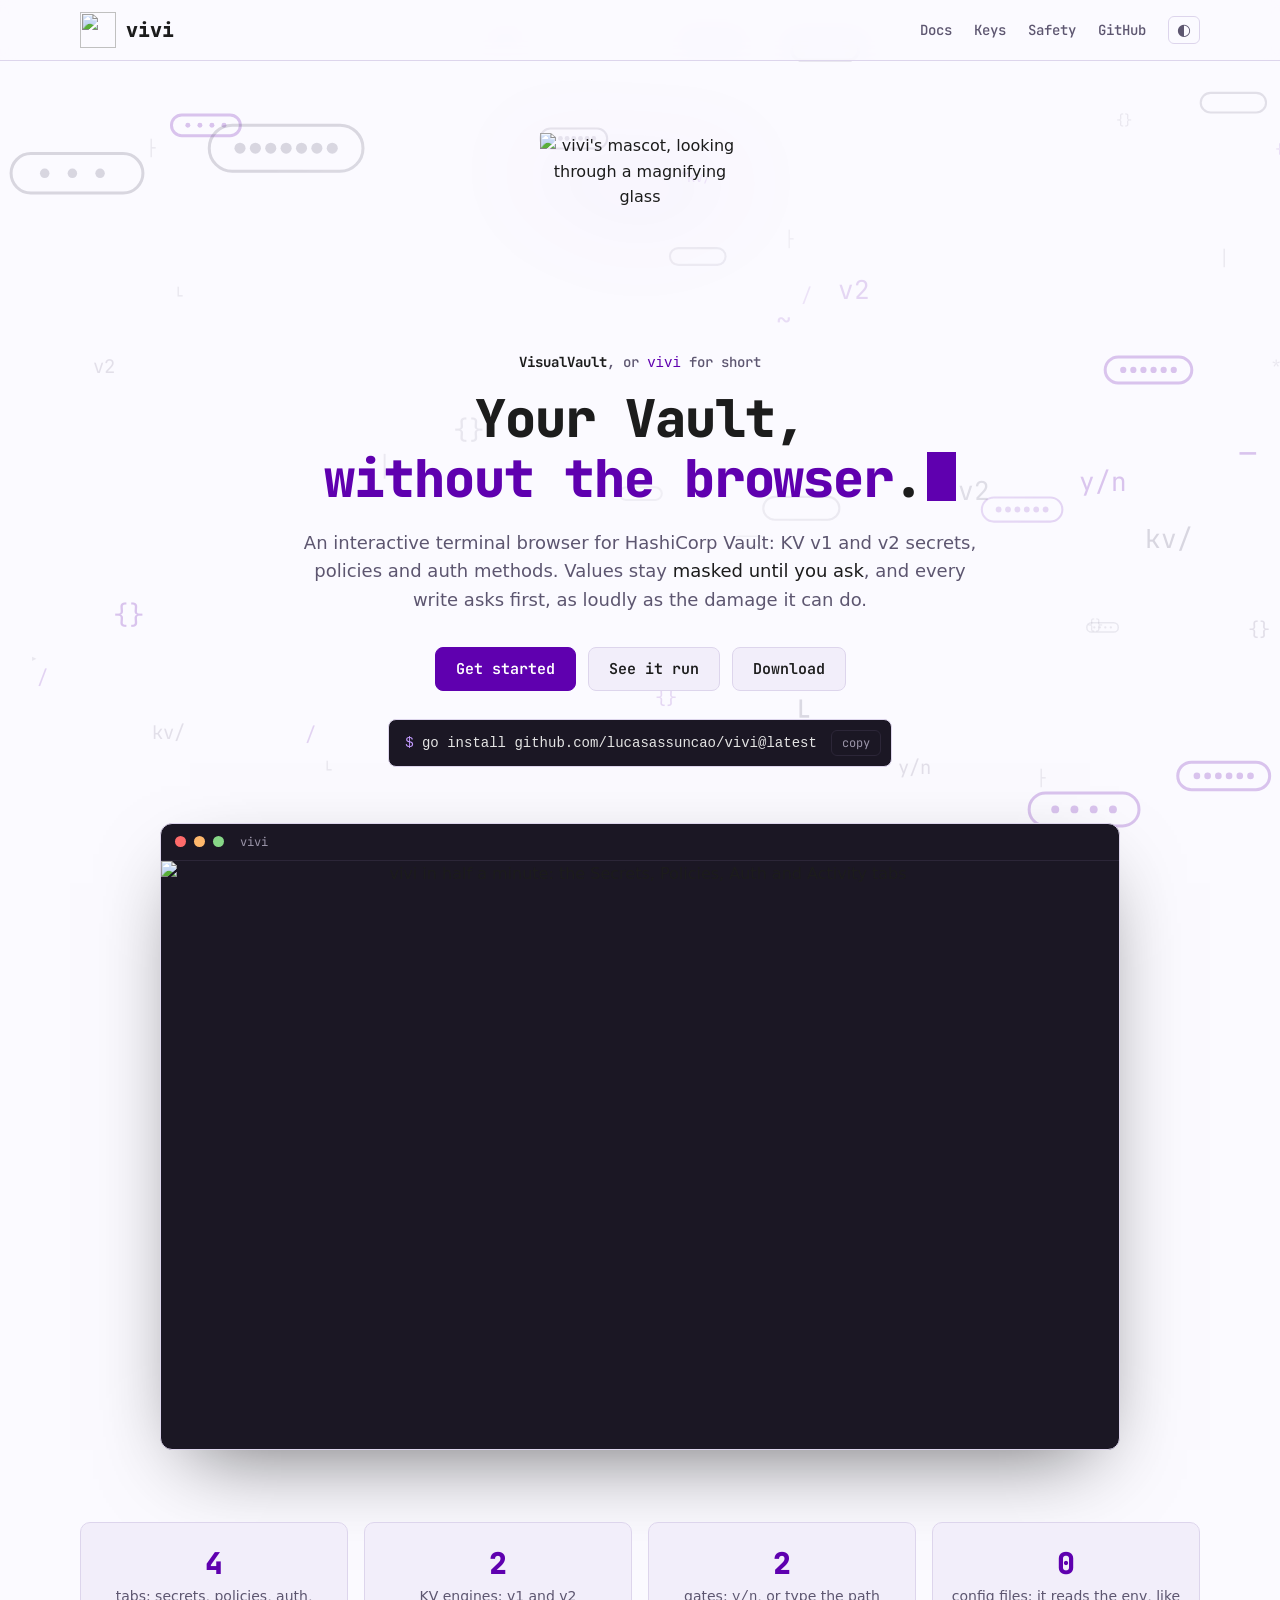
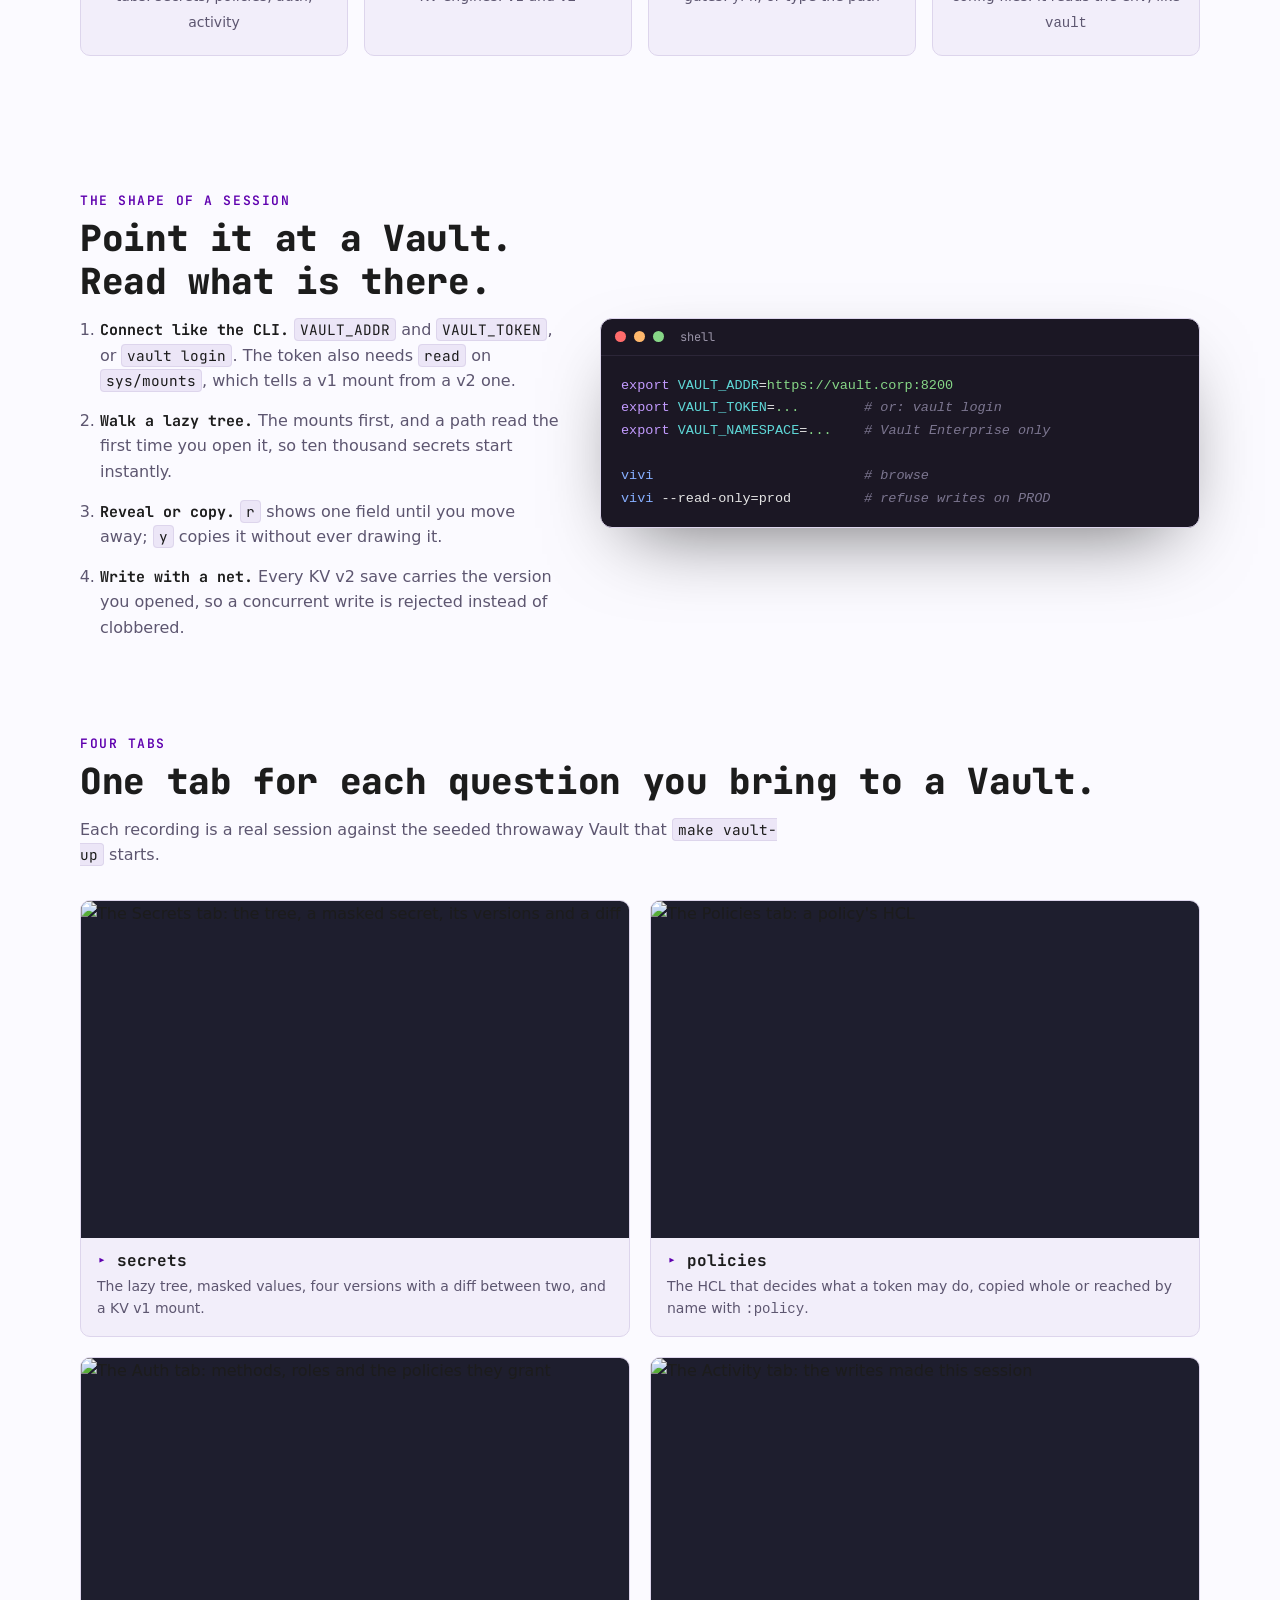
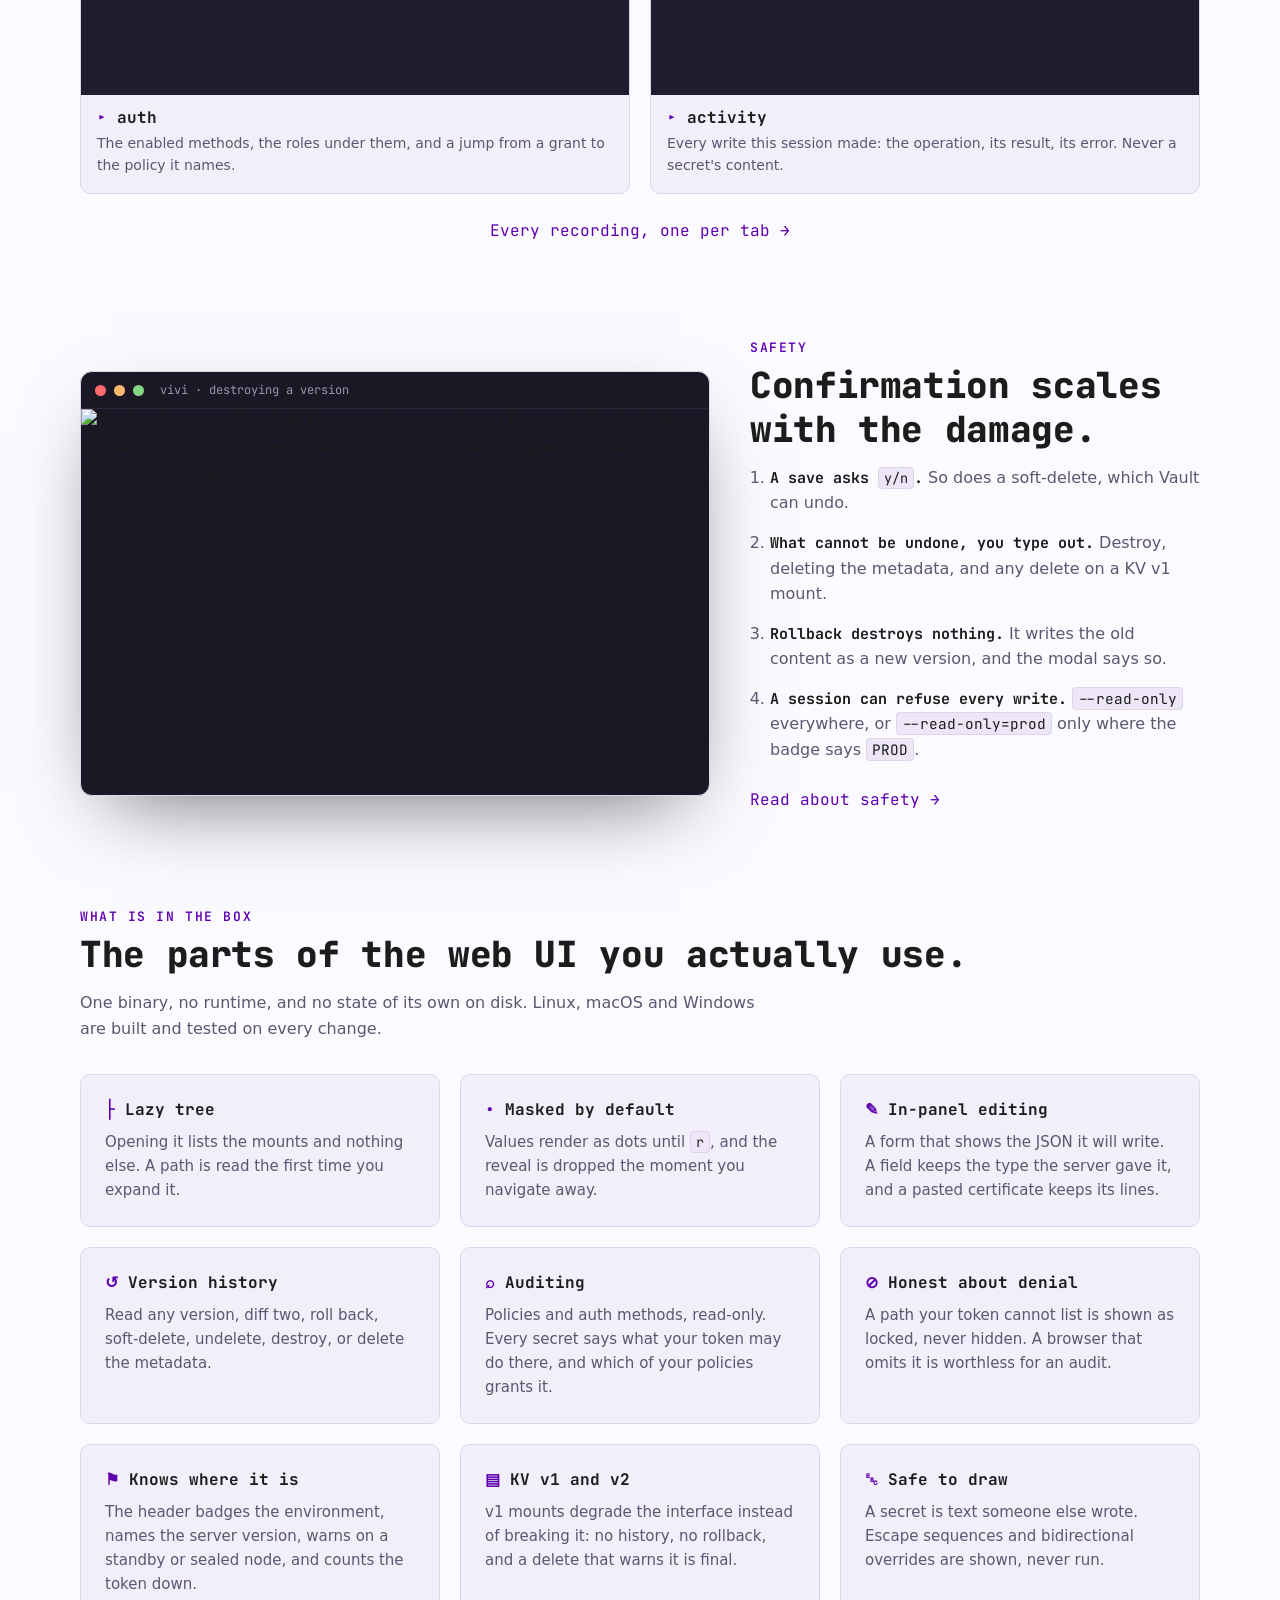
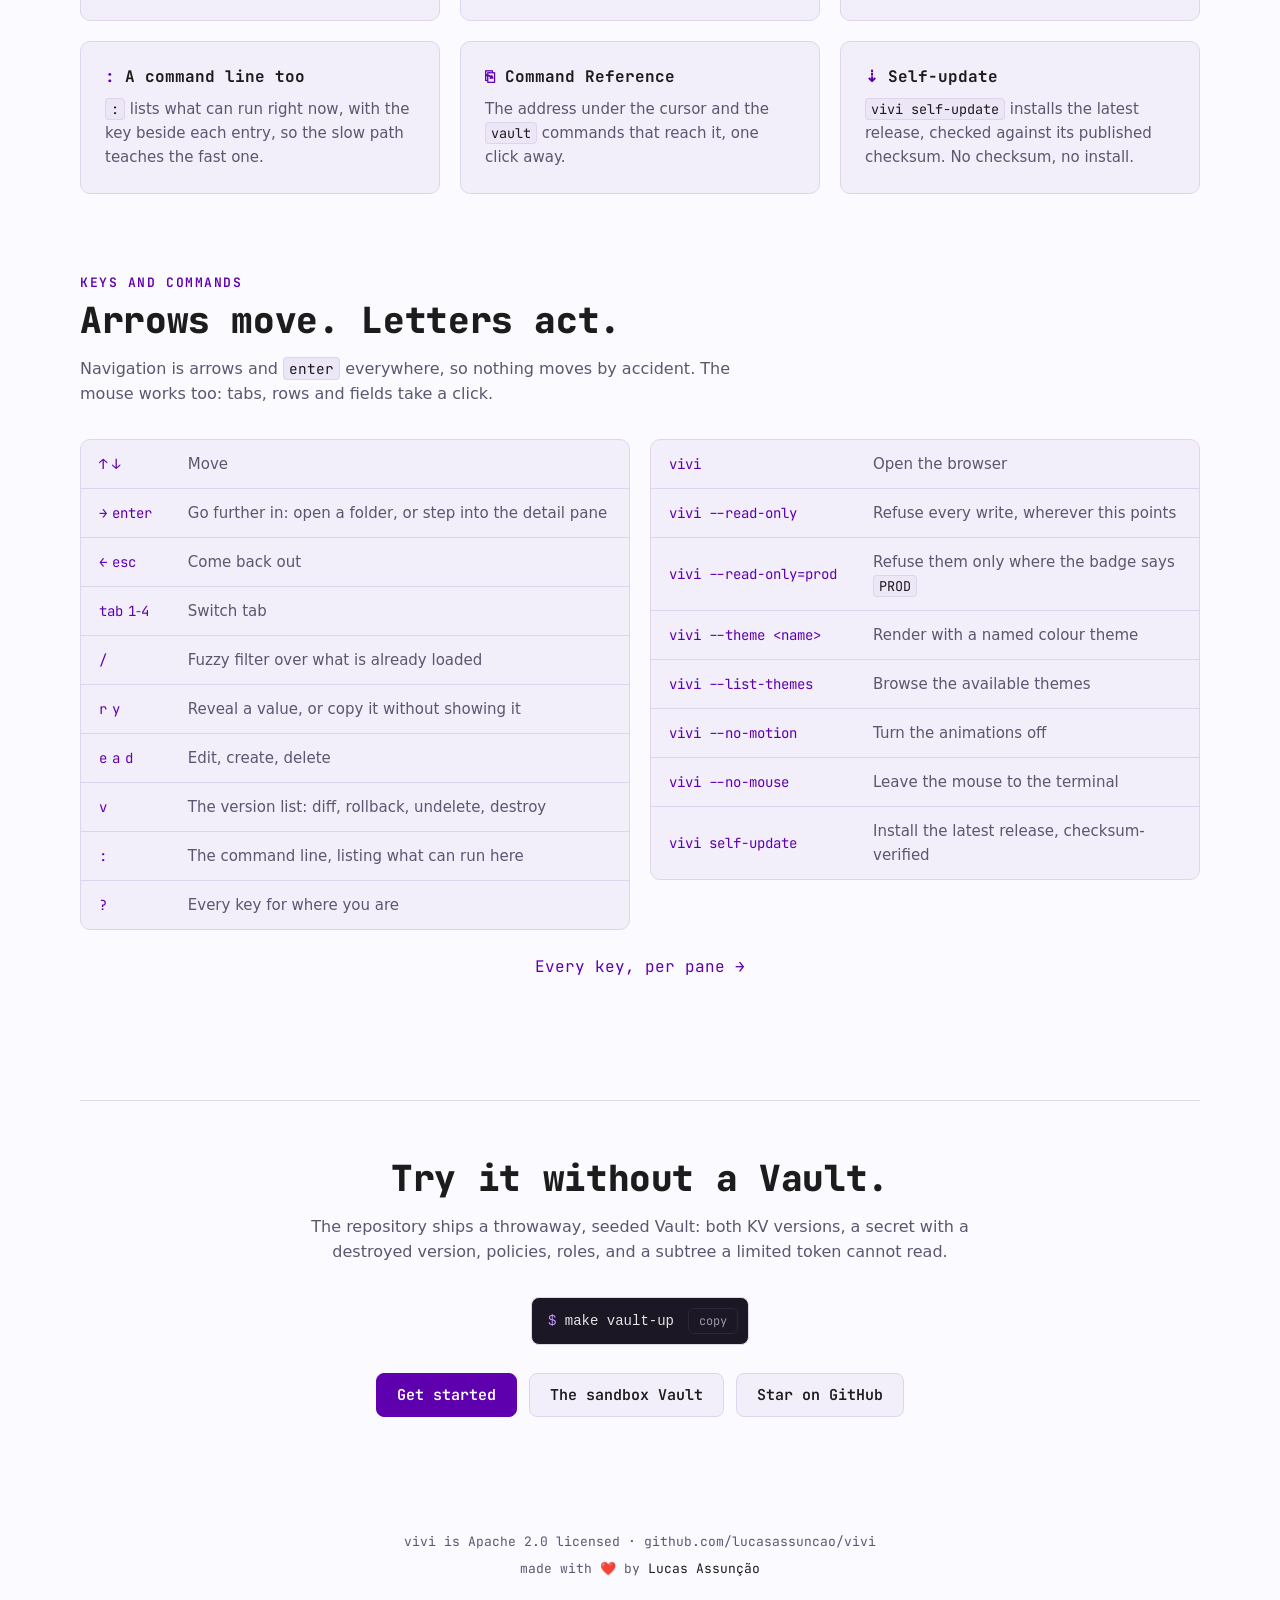
==== commit aada21c7: "feat(tui)!: drop the :copy-<line> commands and rename the two secret deletes The Command Reference l" ====
--- a/docs/pages/index.html
+++ b/docs/pages/index.html
@@ -185,7 +185,7 @@
         </div>
         <div class="feature">
           <h3><span>⎘</span> Command Reference</h3>
-          <p>The address under the cursor and the <code>vault</code> commands that reach it, one click or one <code>:copy-</code> away.</p>
+          <p>The address under the cursor and the <code>vault</code> commands that reach it, one click away.</p>
         </div>
         <div class="feature">
           <h3><span>⇣</span> Self-update</h3>
